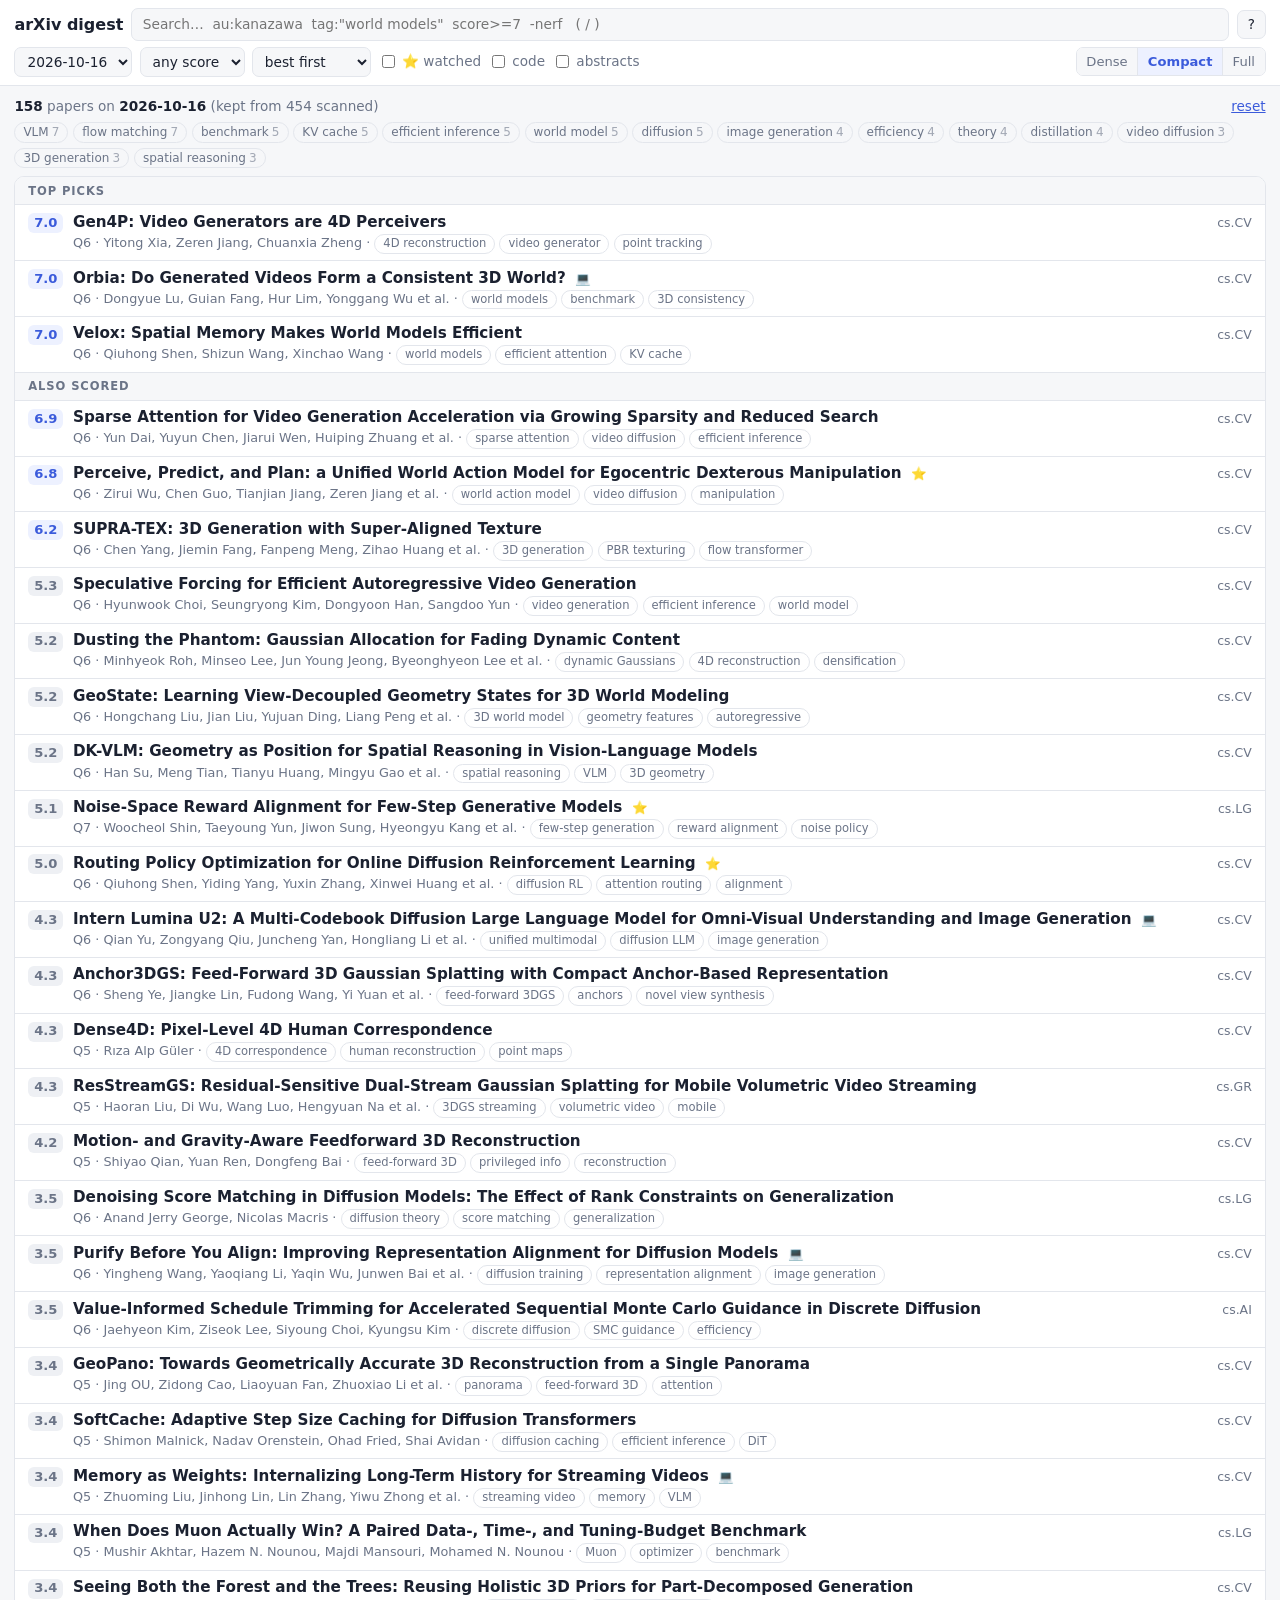
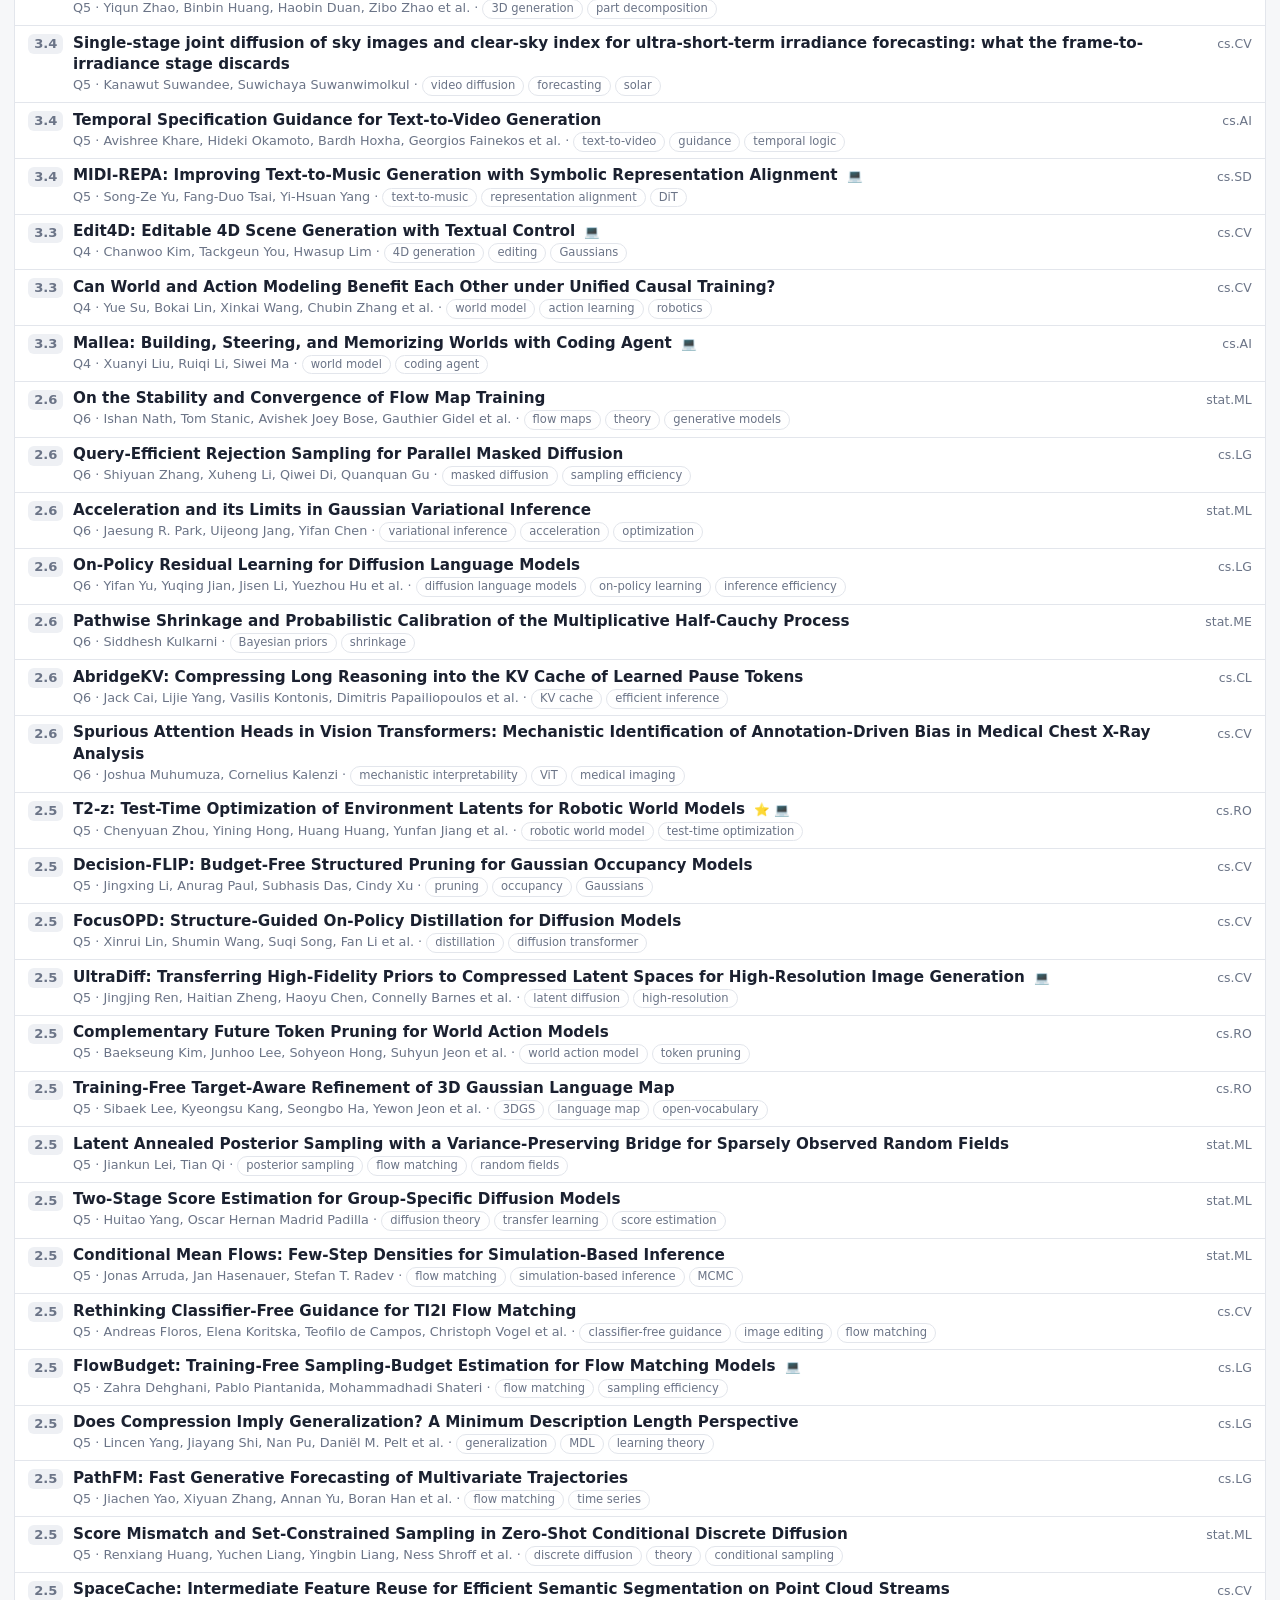
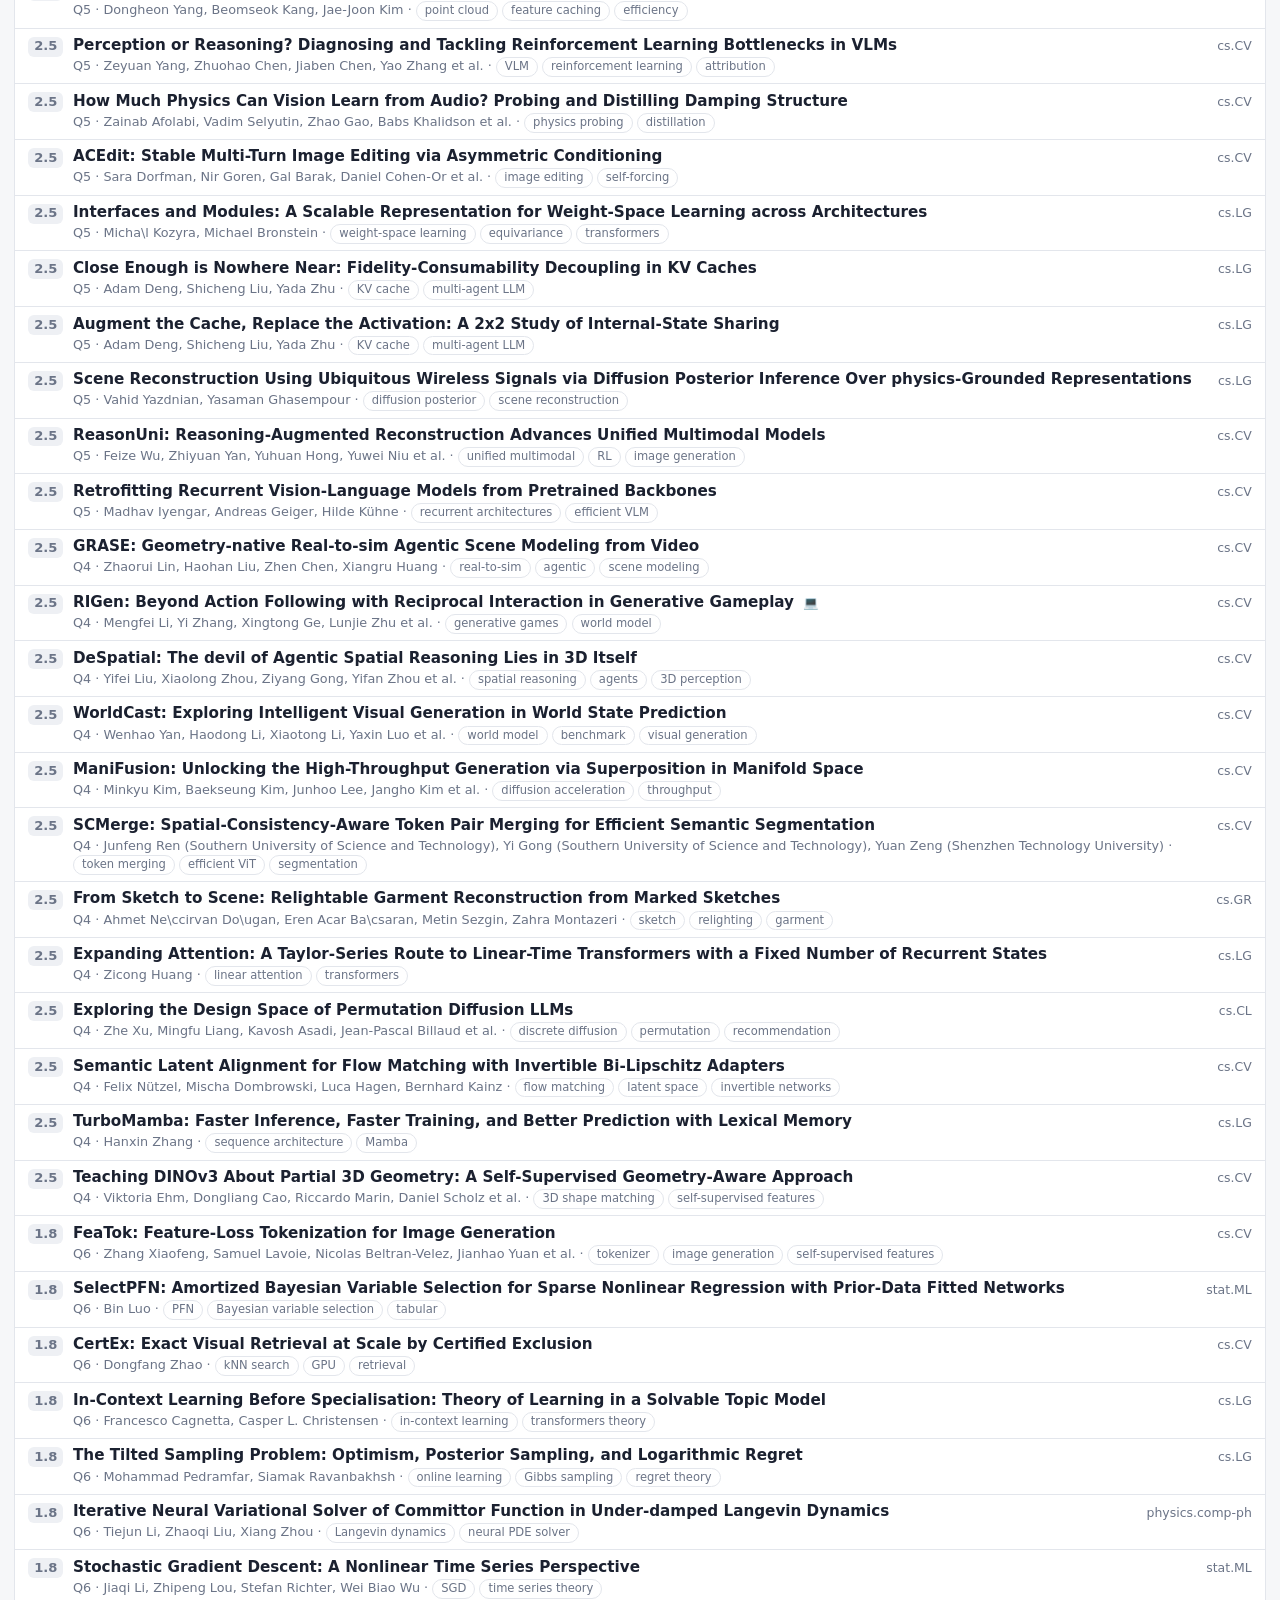
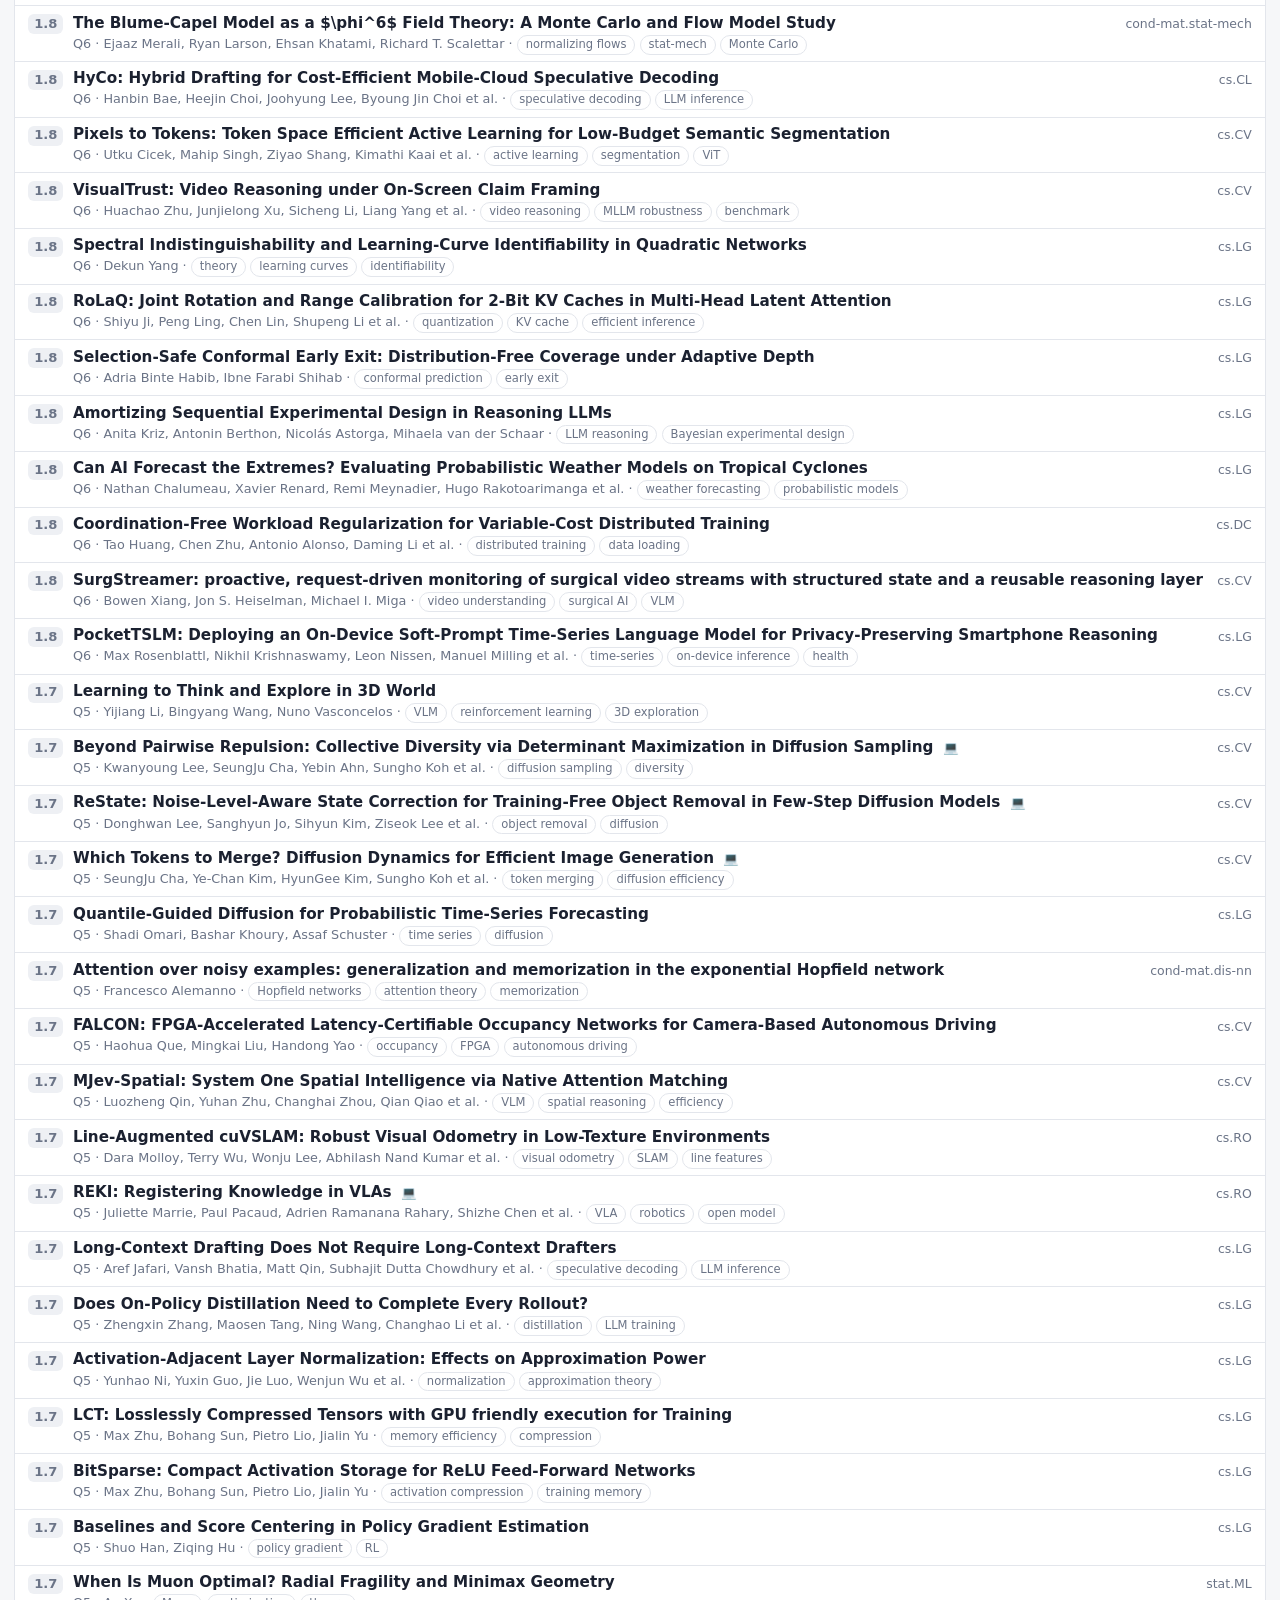
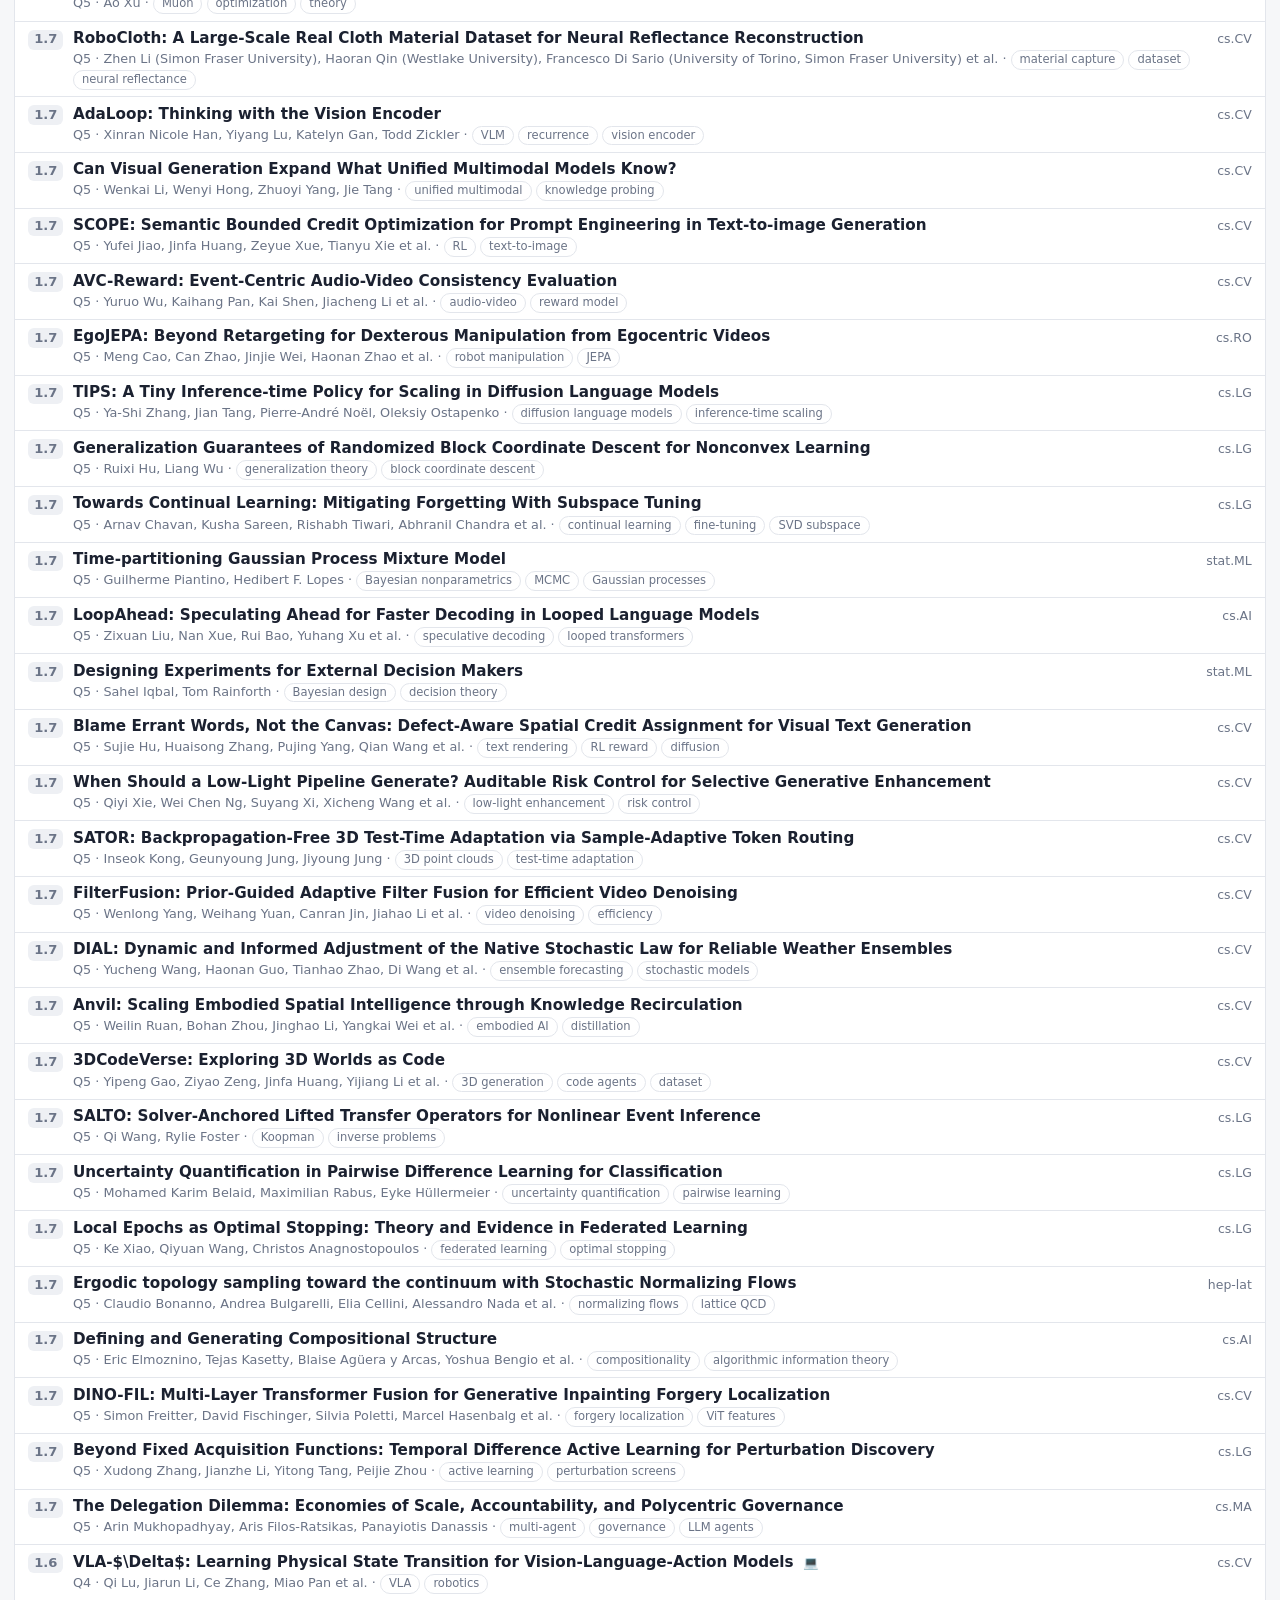
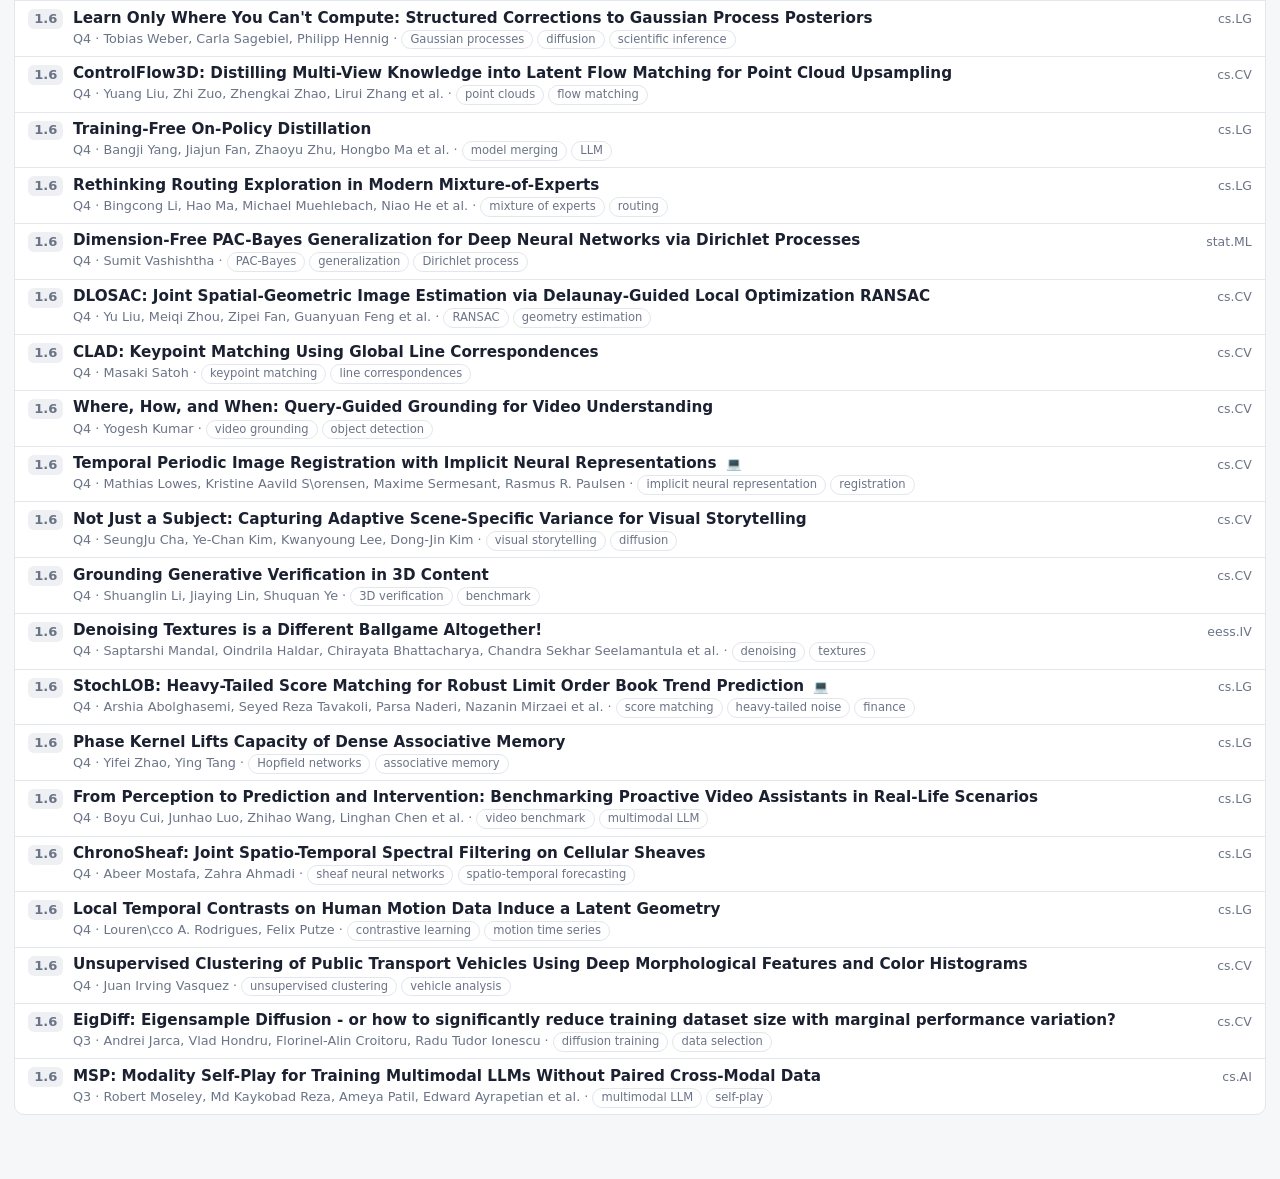
==== index.html @ 4e1064c8 "publish site" ====
<!doctype html>
<html lang="en">
<head>
<meta charset="utf-8">
<meta name="viewport" content="width=device-width, initial-scale=1">
<title>arXiv digest</title>
<link rel="icon" type="image/svg+xml" href="favicon.svg">
<link rel="stylesheet" href="style.css">
</head>
<body>
<header>
  <div class="bar">
    <a class="brand" href="#/">arXiv digest</a>
    <input id="q" type="search" placeholder="Search…  au:kanazawa  tag:&quot;world models&quot;  score>=7  -nerf   ( / )" autocomplete="off" spellcheck="false" aria-label="Search">
    <button id="help" class="btn" title="Search syntax and shortcuts">?</button>
  </div>
  <div class="tools">
    <select id="day" aria-label="Day"></select>
    <select id="min" aria-label="Minimum score"><option value="0">any score</option><option value="4">≥ 4</option><option value="5">≥ 5</option><option value="6">≥ 6</option><option value="7">≥ 7</option><option value="8">≥ 8</option><option value="9">≥ 9</option></select>
    <select id="sort" aria-label="Sort"><option value="score">best first</option><option value="new">newest first</option><option value="old">oldest first</option></select>
    <label class="chk"><input type="checkbox" id="w"> ⭐ watched</label>
    <label class="chk"><input type="checkbox" id="c"> code</label>
    <label class="chk" title="Also search TL;DRs and abstracts (loads day files)"><input type="checkbox" id="a"> abstracts</label>
    <span class="grow"></span>
    <button id="export" class="btn" hidden title="Download your ratings; then run: python run.py --import-ratings ratings.json"></button>
    <div class="seg" id="dens" role="group" aria-label="Density"><button data-v="dense" title="One line per paper">Dense</button><button data-v="compact" title="Two lines, click to expand">Compact</button><button data-v="full" title="Everything expanded">Full</button></div>
  </div>
</header>
<main>
  <div id="summary"></div>
  <div id="facets"></div>
  <div id="list"></div>
  <div id="sentinel"></div>
</main>
<dialog id="helpbox">
  <h2>Search</h2>
  <p>Words match title, tags, authors and arXiv id (all must match). Prefix <code>-</code> to exclude. Quote phrases.</p>
  <table>
    <tr><td><code>au:kanazawa</code></td><td>author contains</td></tr>
    <tr><td><code>tag:"world models"</code></td><td>topic tag contains</td></tr>
    <tr><td><code>cat:cs.CV</code></td><td>arXiv category</td></tr>
    <tr><td><code>score&gt;=7</code></td><td>score (&gt; &lt; &gt;= &lt;= =)</td></tr>
    <tr><td><code>date:2026-10</code></td><td>date prefix</td></tr>
    <tr><td><code>has:code</code> <code>is:watch</code> <code>is:top</code> <code>is:landmark</code></td><td>flags (top = score ≥ 7)</td></tr>
    <tr><td><code>quality&gt;=7</code> <code>impact&gt;=7</code></td><td>estimated quality / field-wide impact (0–10); 📌 = big or foundational paper</td></tr>
    <tr><td><code>rating&gt;=4</code> <code>is:rated</code> <code>is:unrated</code></td><td>your own ratings</td></tr>
    <tr><td><code>id:2610.2</code></td><td>arXiv id prefix</td></tr>
  </table>
  <h2>Keys</h2>
  <p><kbd>/</kbd> search · <kbd>j</kbd>/<kbd>k</kbd> next/previous · <kbd>Enter</kbd> or <kbd>x</kbd> expand · <kbd>o</kbd> open arXiv · <kbd>1</kbd>–<kbd>5</kbd> rate (<kbd>0</kbd> clears) · <kbd>e</kbd> expand all · <kbd>[</kbd>/<kbd>]</kbd> older/newer day</p>
  <form method="dialog"><button class="btn">Close</button></form>
</dialog>
<script src="app.js"></script>
</body>
</html>
---- style.css ----
:root{--bg:#f6f7f9;--surface:#fff;--fg:#1b2130;--mute:#6b7487;--line:#e3e6ec;--acc:#3b5bdb;--accbg:#edf1ff;--hi:#12805c;--hibg:#e3f6ee;--mid:#3b5bdb;--midbg:#edf1ff;--lo:#6b7487;--lobg:#eef0f4;--star:#b7791f;--starbg:#fff4de;--hl:#fff3a3;--row:#fff;--hover:#f1f4ff}
@media (prefers-color-scheme:dark){:root{--bg:#0f121a;--surface:#171b26;--fg:#e8ebf2;--mute:#9099ad;--line:#2a3040;--acc:#8ea8ff;--accbg:#222a45;--hi:#4cc994;--hibg:#16342a;--mid:#8ea8ff;--midbg:#222a45;--lo:#9099ad;--lobg:#232838;--star:#f0b95a;--starbg:#3a2f18;--hl:#5a4d10;--row:#171b26;--hover:#1e2433}}
*{box-sizing:border-box}
html{color-scheme:light dark}
body{margin:0;background:var(--bg);color:var(--fg);font:14px/1.4 system-ui,-apple-system,"Segoe UI",sans-serif;-webkit-font-smoothing:antialiased}
a{color:var(--acc)}
[hidden]{display:none!important}
header{position:sticky;top:0;z-index:5;background:var(--surface);border-bottom:1px solid var(--line)}
.bar,.tools,main{max-width:80rem;margin:0 auto;padding-left:.9rem;padding-right:.9rem}
.bar{display:flex;gap:.5rem;align-items:center;padding-top:.5rem;padding-bottom:.35rem}
.brand{font-weight:750;font-size:1rem;color:var(--fg);text-decoration:none;white-space:nowrap}
.tools{display:flex;gap:.45rem;align-items:center;padding-bottom:.5rem;overflow-x:auto;white-space:nowrap;scrollbar-width:none}
.grow{flex:1}
input[type=search],select{font:inherit;font-size:.86rem;color:var(--fg);background:var(--bg);border:1px solid var(--line);border-radius:7px;padding:.3rem .5rem}
input[type=search]{flex:1;min-width:0;padding:.38rem .65rem}
input:focus,select:focus,button:focus-visible{outline:2px solid var(--acc);outline-offset:-1px}
.btn{font:inherit;font-size:.85rem;padding:.25rem .6rem;border:1px solid var(--line);border-radius:7px;background:var(--bg);color:var(--fg);cursor:pointer;text-decoration:none}
.btn:hover{border-color:var(--acc);color:var(--acc)}
.chk{display:inline-flex;gap:.25rem;align-items:center;font-size:.85rem;color:var(--mute);cursor:pointer;user-select:none}
.seg{display:inline-flex;border:1px solid var(--line);border-radius:7px;overflow:hidden}
.seg button{font:inherit;font-size:.82rem;border:0;background:var(--bg);color:var(--mute);padding:.28rem .6rem;cursor:pointer}
.seg button+button{border-left:1px solid var(--line)}
.seg button.on{background:var(--accbg);color:var(--acc);font-weight:600}
main{padding-top:.5rem;padding-bottom:4rem}
#summary{display:flex;justify-content:space-between;gap:1rem;color:var(--mute);font-size:.85rem;padding:.2rem 0}
#summary b{color:var(--fg)}
#facets{display:flex;flex-wrap:wrap;gap:.3rem;padding:.2rem 0 .5rem}
.tag{font:inherit;font-size:.75rem;display:inline-block;border:1px solid var(--line);border-radius:999px;padding:0 .5rem;color:var(--mute);background:none;cursor:pointer;line-height:1.55}
.tag:hover{color:var(--acc);border-color:var(--acc)}
.tag i{font-style:normal;opacity:.6;margin-left:.2rem}
.sect{margin:.9rem 0 .25rem;font-size:.72rem;font-weight:700;letter-spacing:.08em;text-transform:uppercase;color:var(--mute)}
#list{border:1px solid var(--line);border-radius:10px;overflow:hidden;background:var(--row)}
#list .sect{margin:0;padding:.35rem .8rem;background:var(--bg);border-bottom:1px solid var(--line)}
.r{display:grid;grid-template-columns:2.2rem 1fr auto;gap:.6rem;padding:.4rem .8rem;border-bottom:1px solid var(--line);cursor:pointer;align-items:start;scroll-margin-top:7.5rem}
.r:last-child{border-bottom:0}
.r:hover{background:var(--hover)}
.r.cur{background:var(--hover);box-shadow:inset 3px 0 0 var(--acc)}
.sc{text-align:center;border-radius:6px;padding:.05rem 0;font-weight:700;font-size:.82rem;font-variant-numeric:tabular-nums;color:var(--lo);background:var(--lobg);margin-top:.1rem}
.sc.mid{color:var(--mid);background:var(--midbg)}.sc.hi{color:var(--hi);background:var(--hibg)}
.t{font-weight:600;font-size:.95rem;color:var(--fg);text-decoration:none}
.t:hover{color:var(--acc);text-decoration:underline}
mark{background:var(--hl);color:inherit;border-radius:2px}
.ic{margin-left:.3rem;font-size:.78rem}
.ic a{text-decoration:none}
.sub{color:var(--mute);font-size:.8rem;margin-top:.05rem}
.sub .tag{cursor:pointer;font-size:.72rem}
.side{color:var(--mute);font-size:.78rem;text-align:right;white-space:nowrap;padding-top:.15rem}
.fa{display:none}
.det{display:none;margin:.4rem 0 .2rem;max-width:62rem}
.r.open .det{display:block}
.det p{margin:.3rem 0}
.det .why{padding:.3rem .6rem;border-left:3px solid var(--acc);background:var(--accbg);border-radius:0 6px 6px 0}
.det .why b{color:var(--acc);font-size:.7rem;letter-spacing:.06em;text-transform:uppercase;margin-right:.3rem}
.det .abs{color:var(--mute);font-size:.84rem}
.det .au{color:var(--mute);font-size:.8rem}
.badge{display:inline-block;border-radius:999px;padding:0 .55rem;font-size:.75rem;background:var(--starbg);color:var(--star);margin-right:.3rem;text-decoration:none}
.badge.code{background:var(--lobg);color:var(--fg)}
/* density */
body.dens-dense .r{padding:.18rem .8rem;align-items:center}
body.dens-dense .sub{display:none}
body.dens-dense .r.open .sub{display:block}
body.dens-dense .t{font-size:.9rem;font-weight:500;display:inline-block;max-width:100%;overflow:hidden;text-overflow:ellipsis;white-space:nowrap;vertical-align:bottom}
body.dens-dense .r:not(.open) .main{min-width:0;overflow:hidden;white-space:nowrap;text-overflow:ellipsis}
body.dens-dense .r:not(.open) .t{max-width:calc(100% - 4rem)}
body.dens-dense .fa{display:inline;color:var(--mute);font-size:.78rem;margin-left:.5rem}
body.dens-dense .sc{font-size:.76rem;margin-top:0}
body.dens-full .det{display:block}
.empty{padding:3rem 1rem;text-align:center;color:var(--mute)}
dialog{border:1px solid var(--line);border-radius:12px;background:var(--surface);color:var(--fg);max-width:34rem}
dialog::backdrop{background:rgba(0,0,0,.4)}
dialog h2{font-size:1rem;margin:.2rem 0}dialog table td{padding:.15rem .8rem .15rem 0;font-size:.85rem}
code,kbd{background:var(--lobg);border-radius:4px;padding:0 .3rem;font-size:.82rem}
@media (max-width:640px){.side{display:none}.r{grid-template-columns:2rem 1fr}#help{display:none}.brand{display:none}}
.rb{color:var(--star);font-weight:700;font-size:.78rem;margin-left:.35rem}
.qn{color:var(--mute);font-size:.8rem}
.stars{margin-top:.3rem;color:var(--mute);font-size:.8rem}
.star{border:0;background:none;font-size:1.15rem;line-height:1;cursor:pointer;color:var(--line);padding:0 .08rem}
.star.on{color:var(--star)}.star:hover{color:var(--star)}
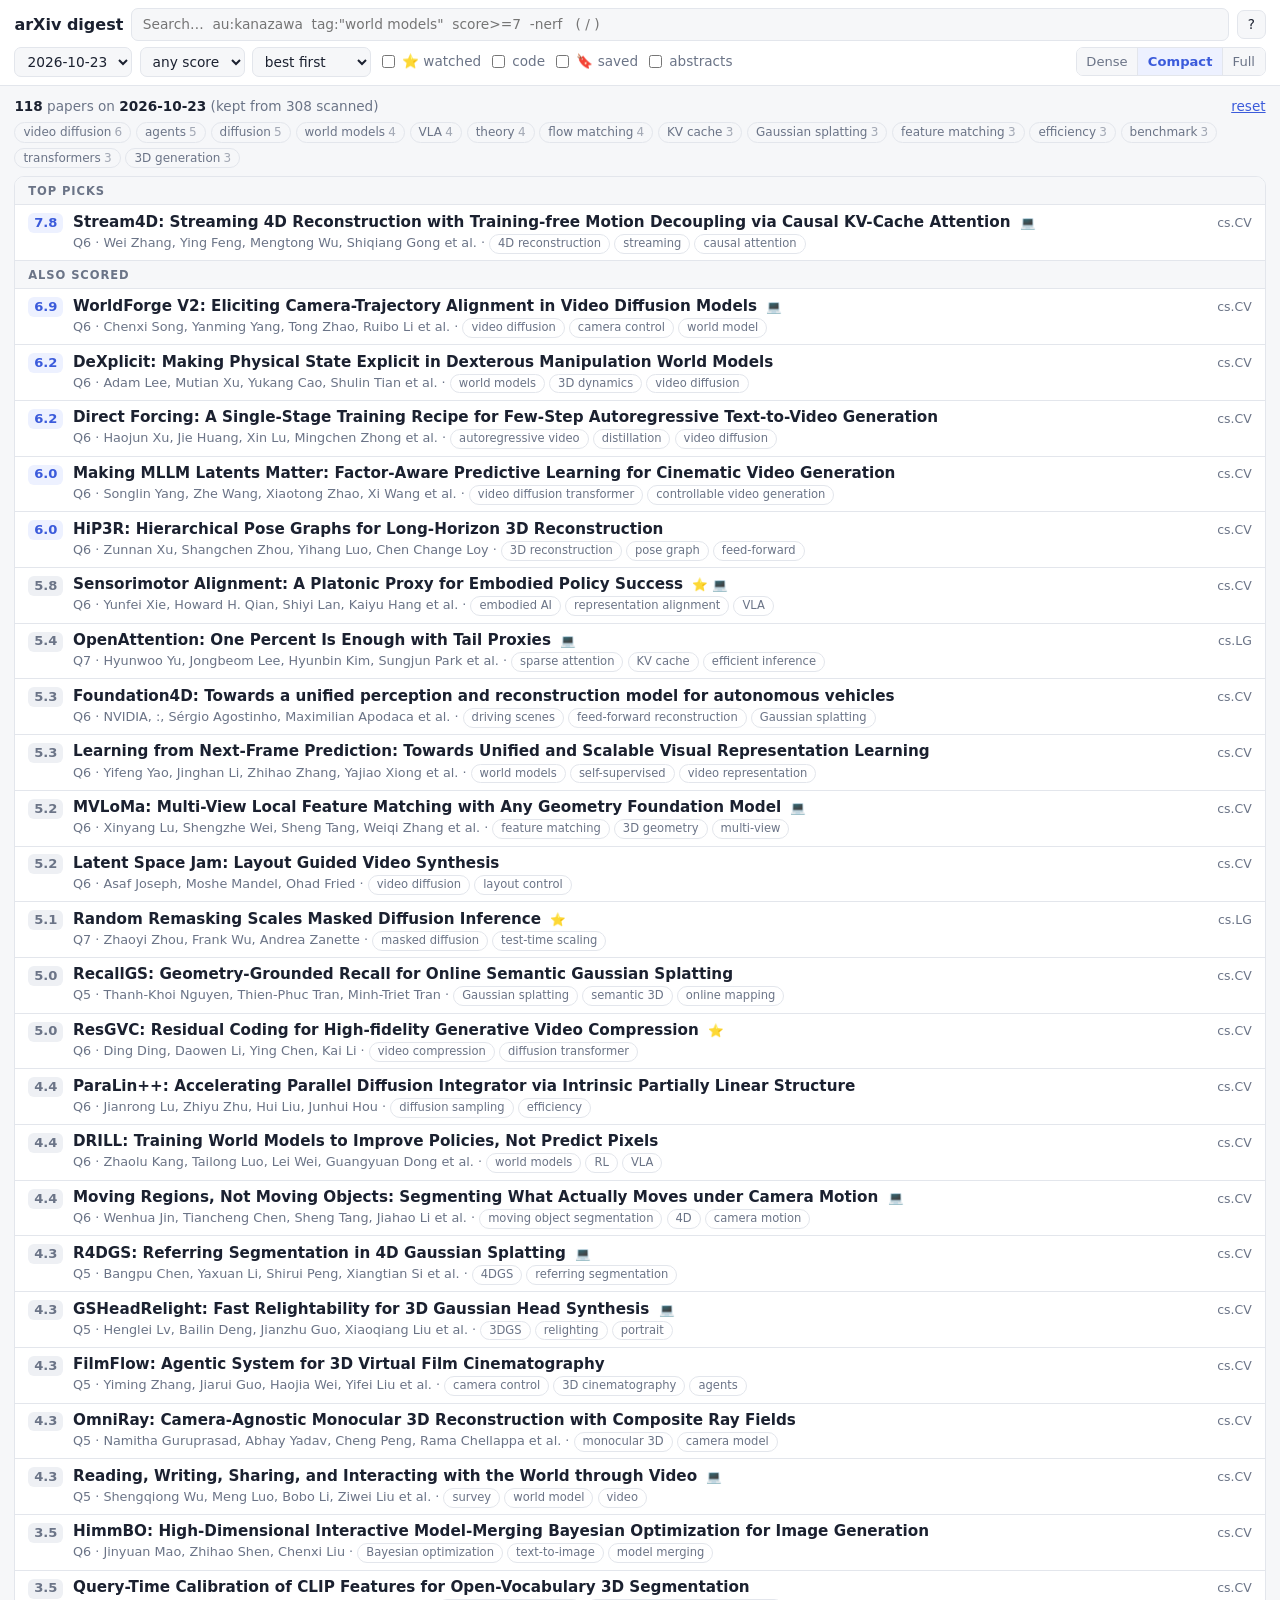
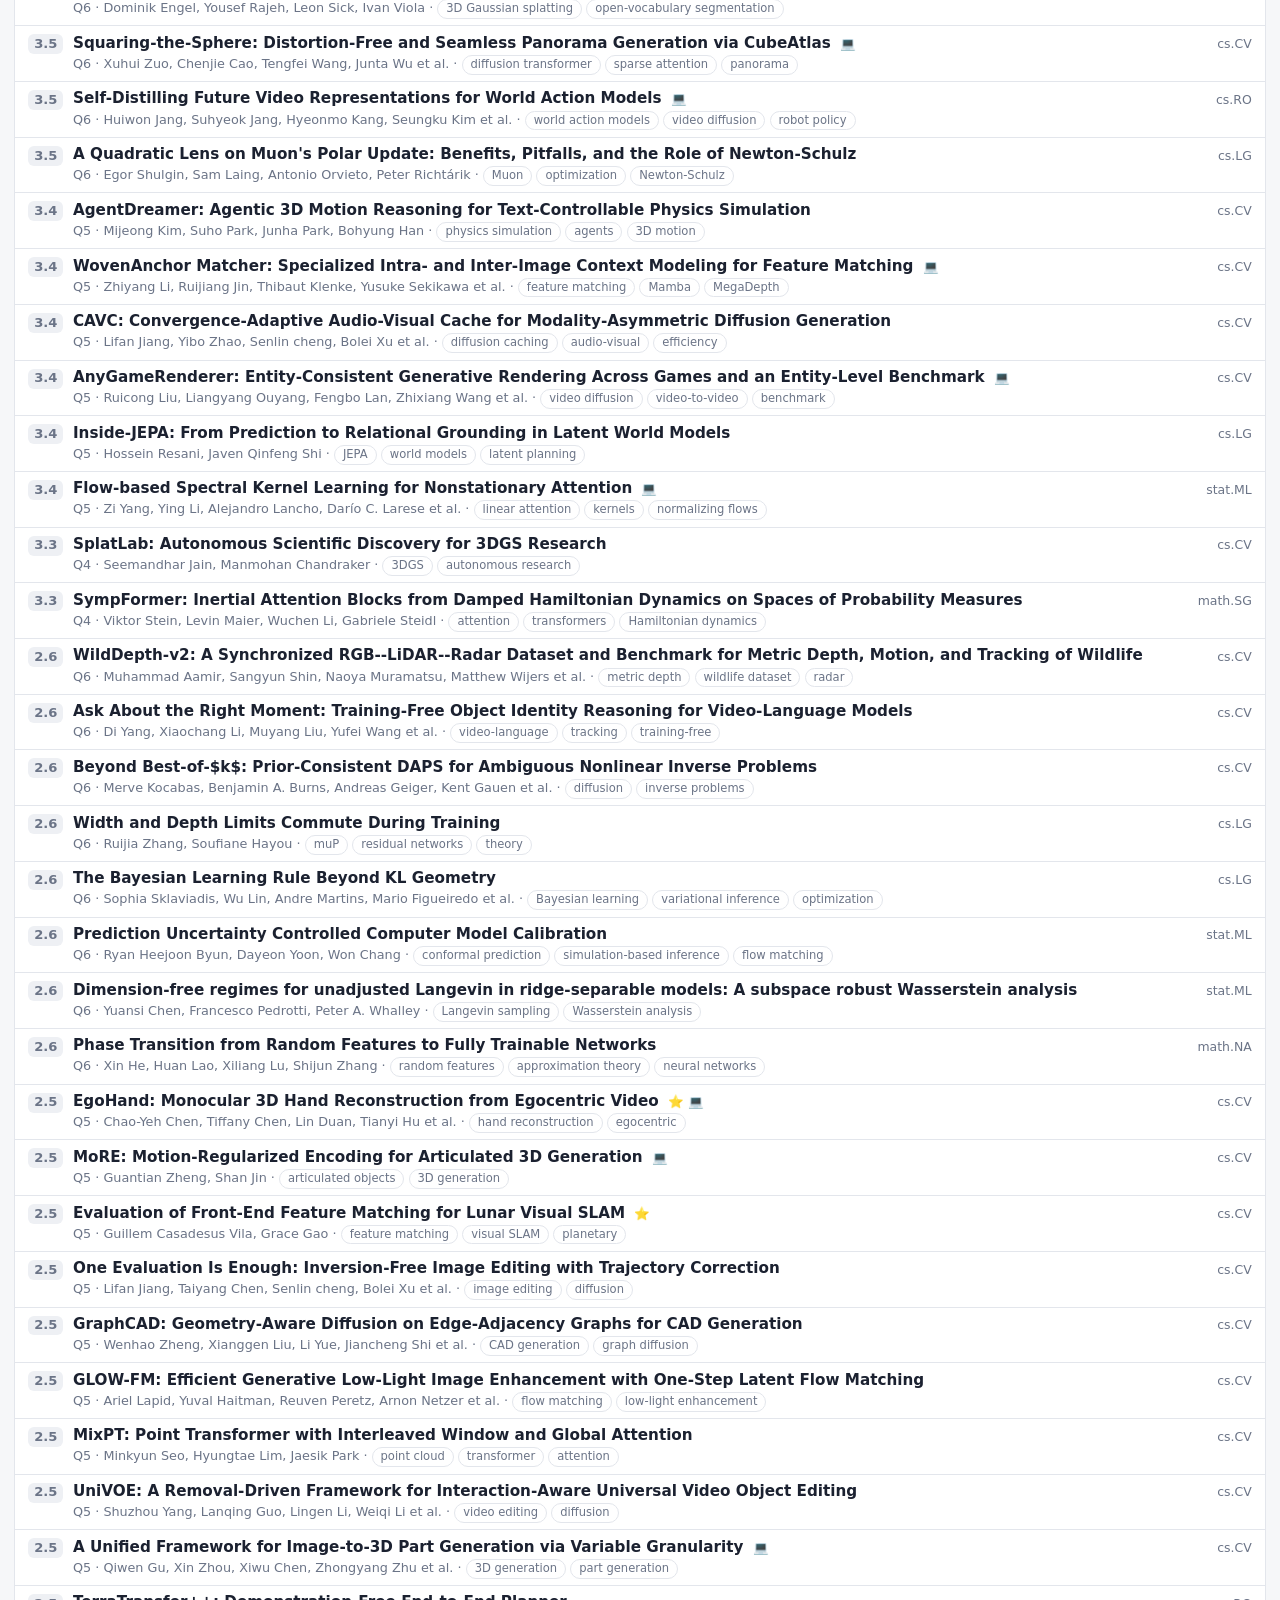
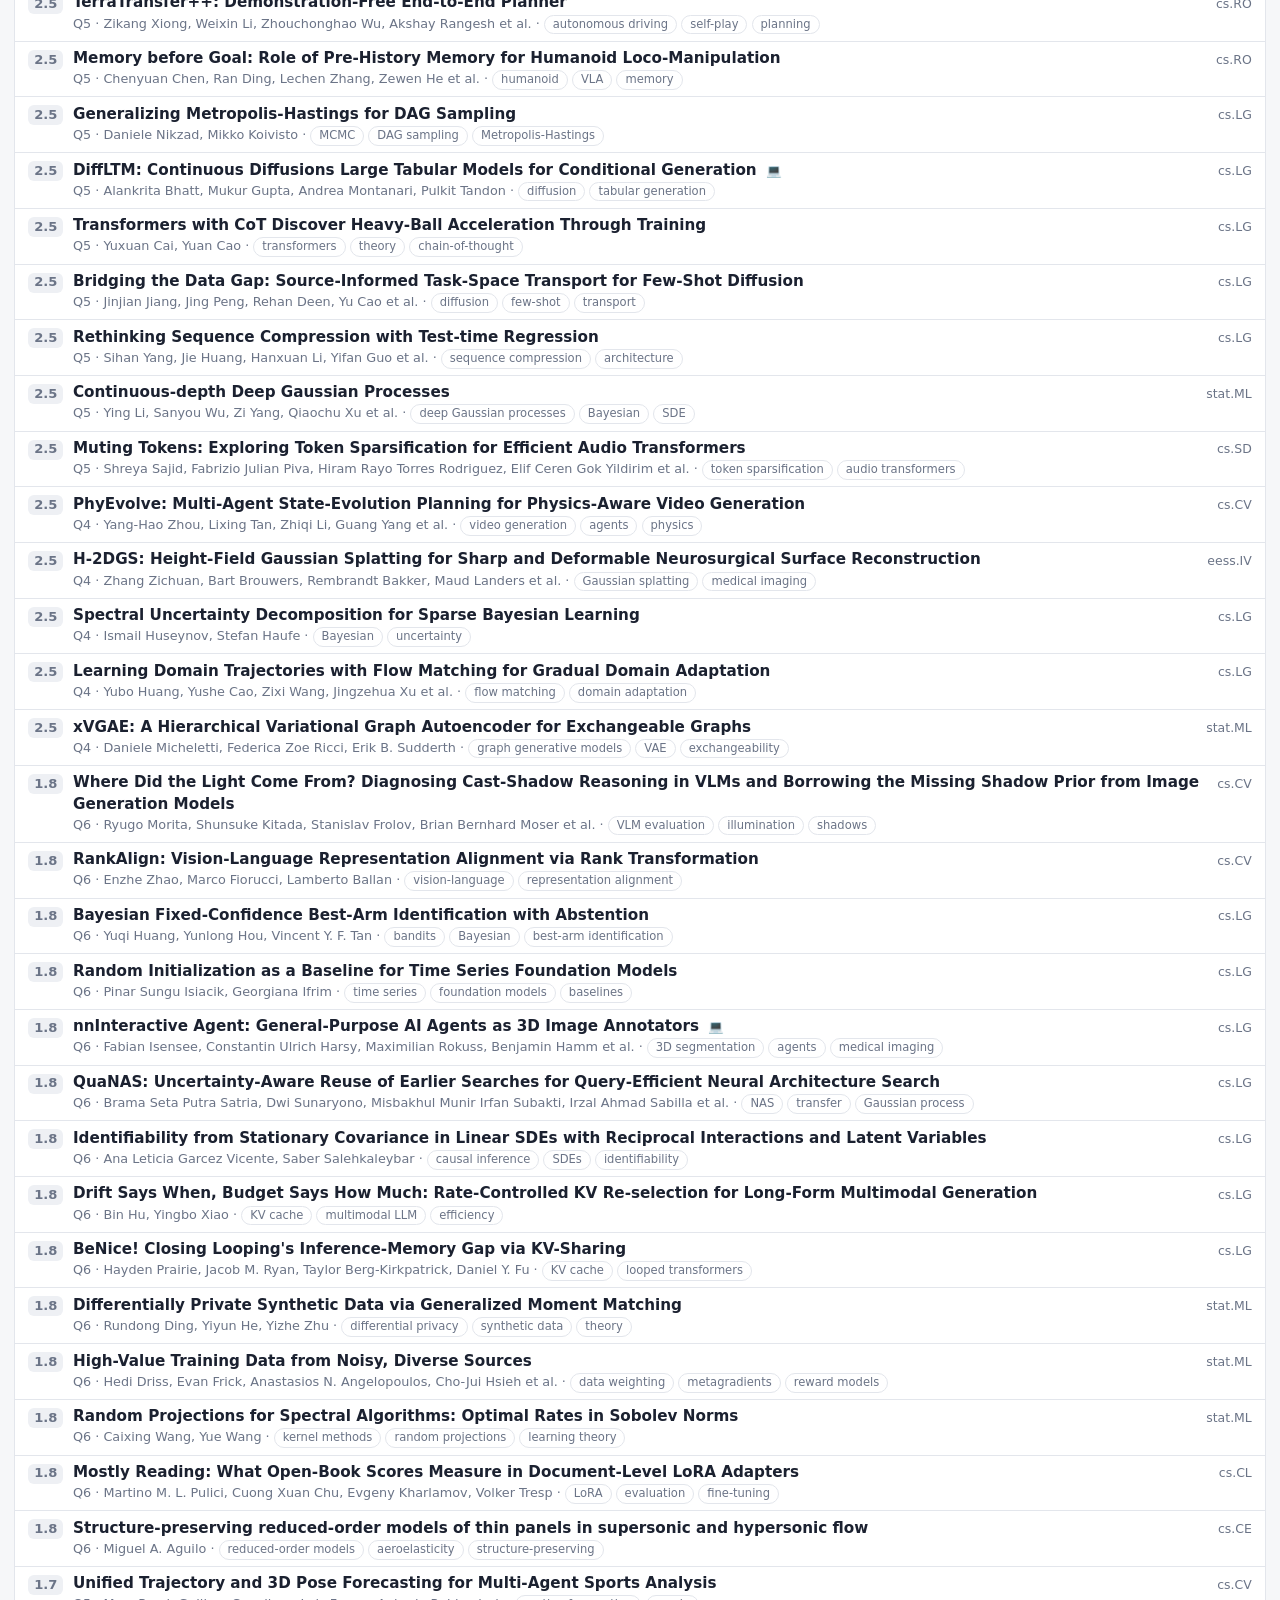
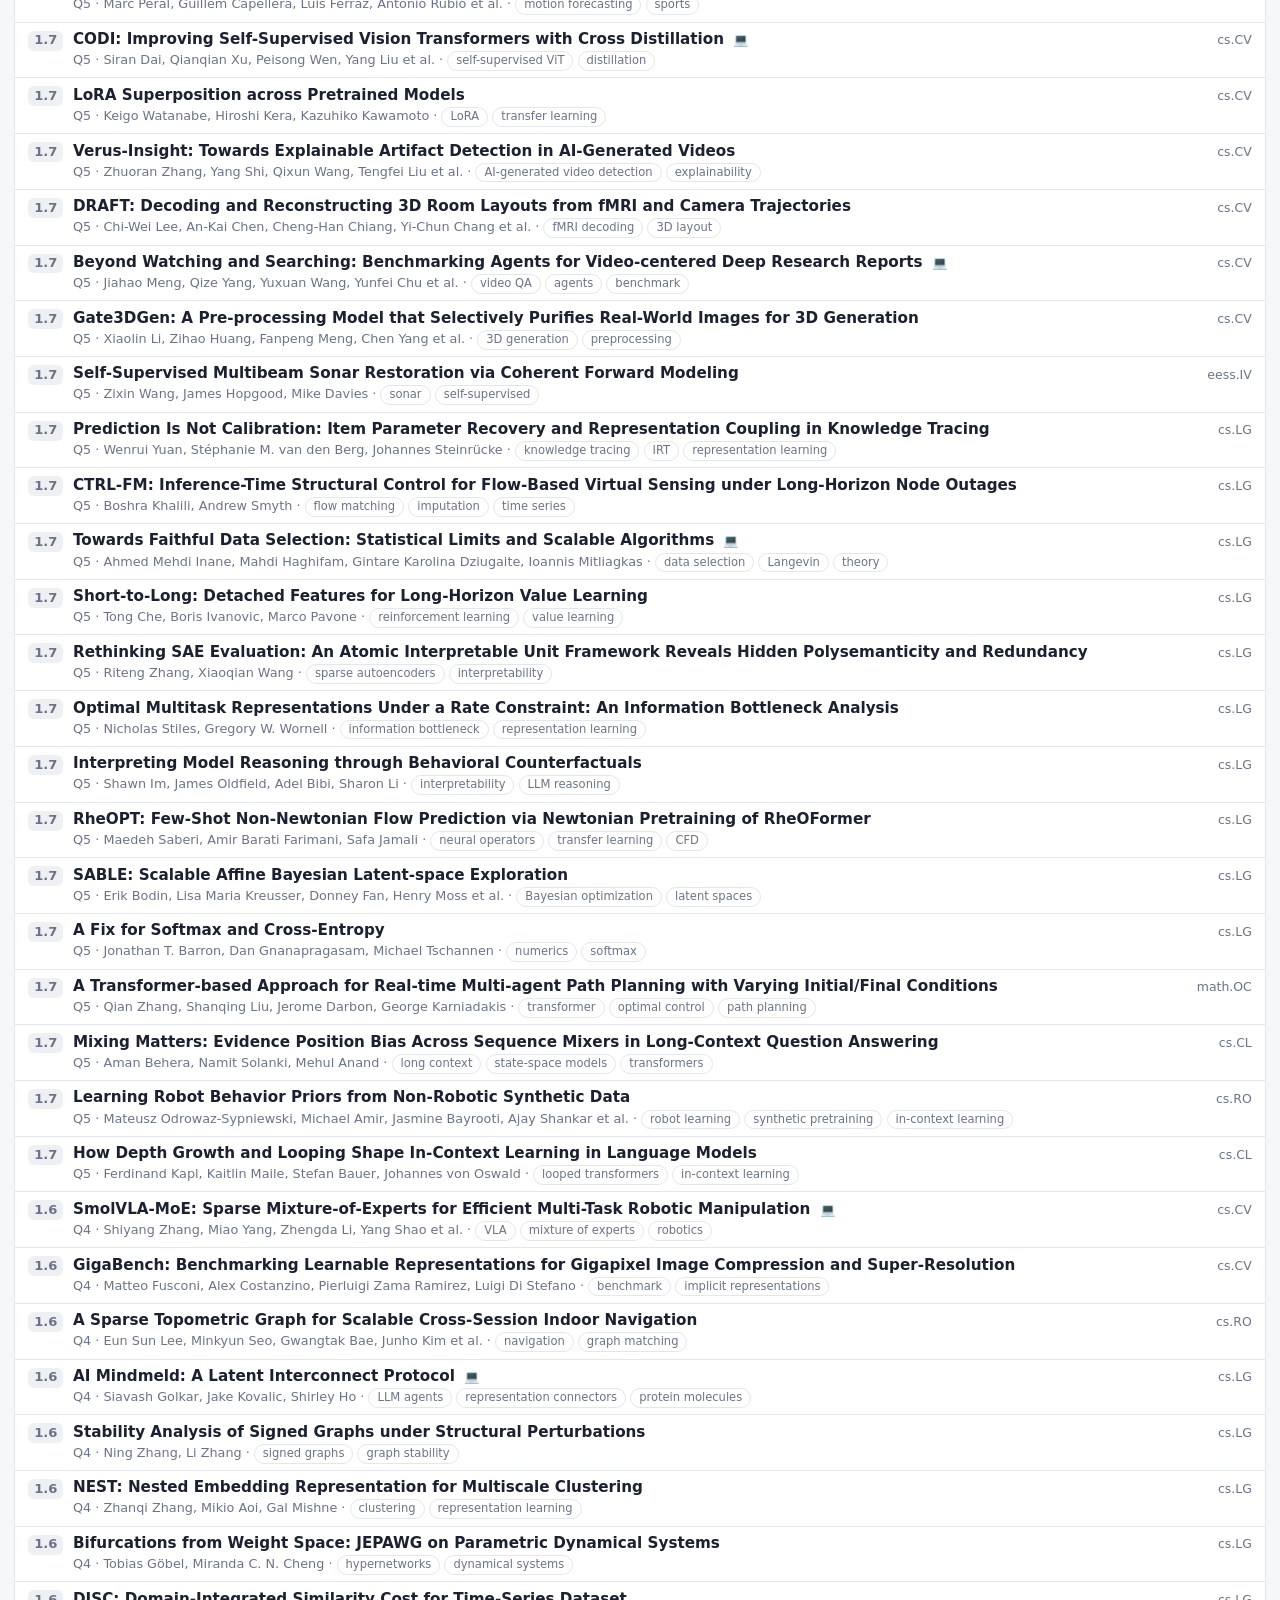
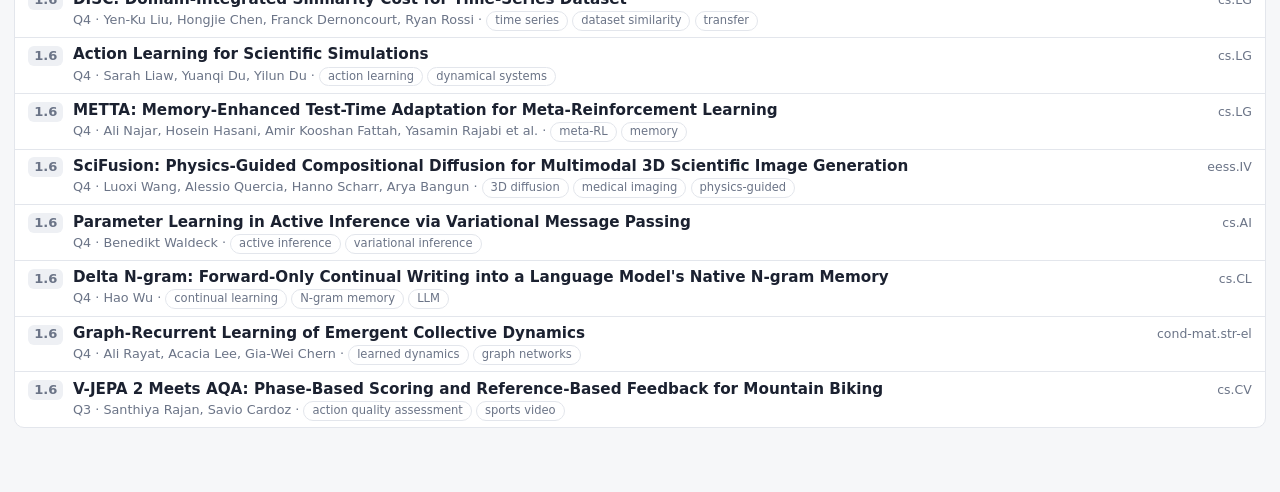
==== commit 235ddbc8: "publish site" ====
--- a/index.html
+++ b/index.html
@@ -20,9 +20,9 @@
     <select id="sort" aria-label="Sort"><option value="score">best first</option><option value="new">newest first</option><option value="old">oldest first</option></select>
     <label class="chk"><input type="checkbox" id="w"> ⭐ watched</label>
     <label class="chk"><input type="checkbox" id="c"> code</label>
+    <label class="chk" title="Bookmarked papers only"><input type="checkbox" id="s"> 🔖 saved</label>
     <label class="chk" title="Also search TL;DRs and abstracts (loads day files)"><input type="checkbox" id="a"> abstracts</label>
     <span class="grow"></span>
-    <button id="export" class="btn" hidden title="Download your ratings; then run: python run.py --import-ratings ratings.json"></button>
     <div class="seg" id="dens" role="group" aria-label="Density"><button data-v="dense" title="One line per paper">Dense</button><button data-v="compact" title="Two lines, click to expand">Compact</button><button data-v="full" title="Everything expanded">Full</button></div>
   </div>
 </header>
@@ -43,11 +43,11 @@
     <tr><td><code>date:2026-10</code></td><td>date prefix</td></tr>
     <tr><td><code>has:code</code> <code>is:watch</code> <code>is:top</code> <code>is:landmark</code></td><td>flags (top = score ≥ 7)</td></tr>
     <tr><td><code>quality&gt;=7</code> <code>impact&gt;=7</code></td><td>estimated quality / field-wide impact (0–10); 📌 = big or foundational paper</td></tr>
-    <tr><td><code>rating&gt;=4</code> <code>is:rated</code> <code>is:unrated</code></td><td>your own ratings</td></tr>
+    <tr><td><code>rating&gt;=4</code> <code>is:liked</code> <code>is:saved</code> <code>is:rated</code> <code>is:unrated</code></td><td>your own ratings</td></tr>
     <tr><td><code>id:2610.2</code></td><td>arXiv id prefix</td></tr>
   </table>
   <h2>Keys</h2>
-  <p><kbd>/</kbd> search · <kbd>j</kbd>/<kbd>k</kbd> next/previous · <kbd>Enter</kbd> or <kbd>x</kbd> expand · <kbd>o</kbd> open arXiv · <kbd>1</kbd>–<kbd>5</kbd> rate (<kbd>0</kbd> clears) · <kbd>e</kbd> expand all · <kbd>[</kbd>/<kbd>]</kbd> older/newer day</p>
+  <p><kbd>/</kbd> search · <kbd>j</kbd>/<kbd>k</kbd> next/previous · <kbd>Enter</kbd> or <kbd>x</kbd> expand · <kbd>o</kbd> open arXiv · <kbd>1</kbd>–<kbd>5</kbd> rate (<kbd>0</kbd> clears) · <kbd>l</kbd> like · <kbd>b</kbd> bookmark · <kbd>e</kbd> expand all · <kbd>[</kbd>/<kbd>]</kbd> older/newer day</p>
   <form method="dialog"><button class="btn">Close</button></form>
 </dialog>
 <script src="app.js"></script>
--- a/style.css
+++ b/style.css
@@ -76,3 +76,11 @@
 .stars{margin-top:.3rem;color:var(--mute);font-size:.8rem}
 .star{border:0;background:none;font-size:1.15rem;line-height:1;cursor:pointer;color:var(--line);padding:0 .08rem}
 .star.on{color:var(--star)}.star:hover{color:var(--star)}
+.bm,.lk{border:1px solid var(--line);background:var(--surface);color:var(--mute);cursor:pointer;font-size:.8rem;line-height:1;border-radius:6px;padding:.12rem .3rem;margin-left:.25rem}
+.bm:hover,.lk:hover{border-color:var(--acc);color:var(--acc)}
+.bm.on{background:var(--starbg);border-color:var(--star)}.bm:not(.on){filter:grayscale(1);opacity:.7}
+.lk.on{background:#fde8ec;border-color:#e0526d;color:#d6336c}
+@media (prefers-color-scheme:dark){.lk.on{background:#4a1d2b;border-color:#e0526d;color:#ff7a9c}}
+
+.ro .bm:not(.on),.ro .lk:not(.on){display:none}.ro .bm,.ro .lk{pointer-events:none}
+.sim ul{margin:.2rem 0 0 1.1rem;padding:0}.sim li{margin:.1rem 0}.simbtn{border:1px solid var(--line);background:var(--surface);color:var(--mute);border-radius:6px;font-size:.75rem;padding:.1rem .45rem;cursor:pointer}.mute{color:var(--mute)}
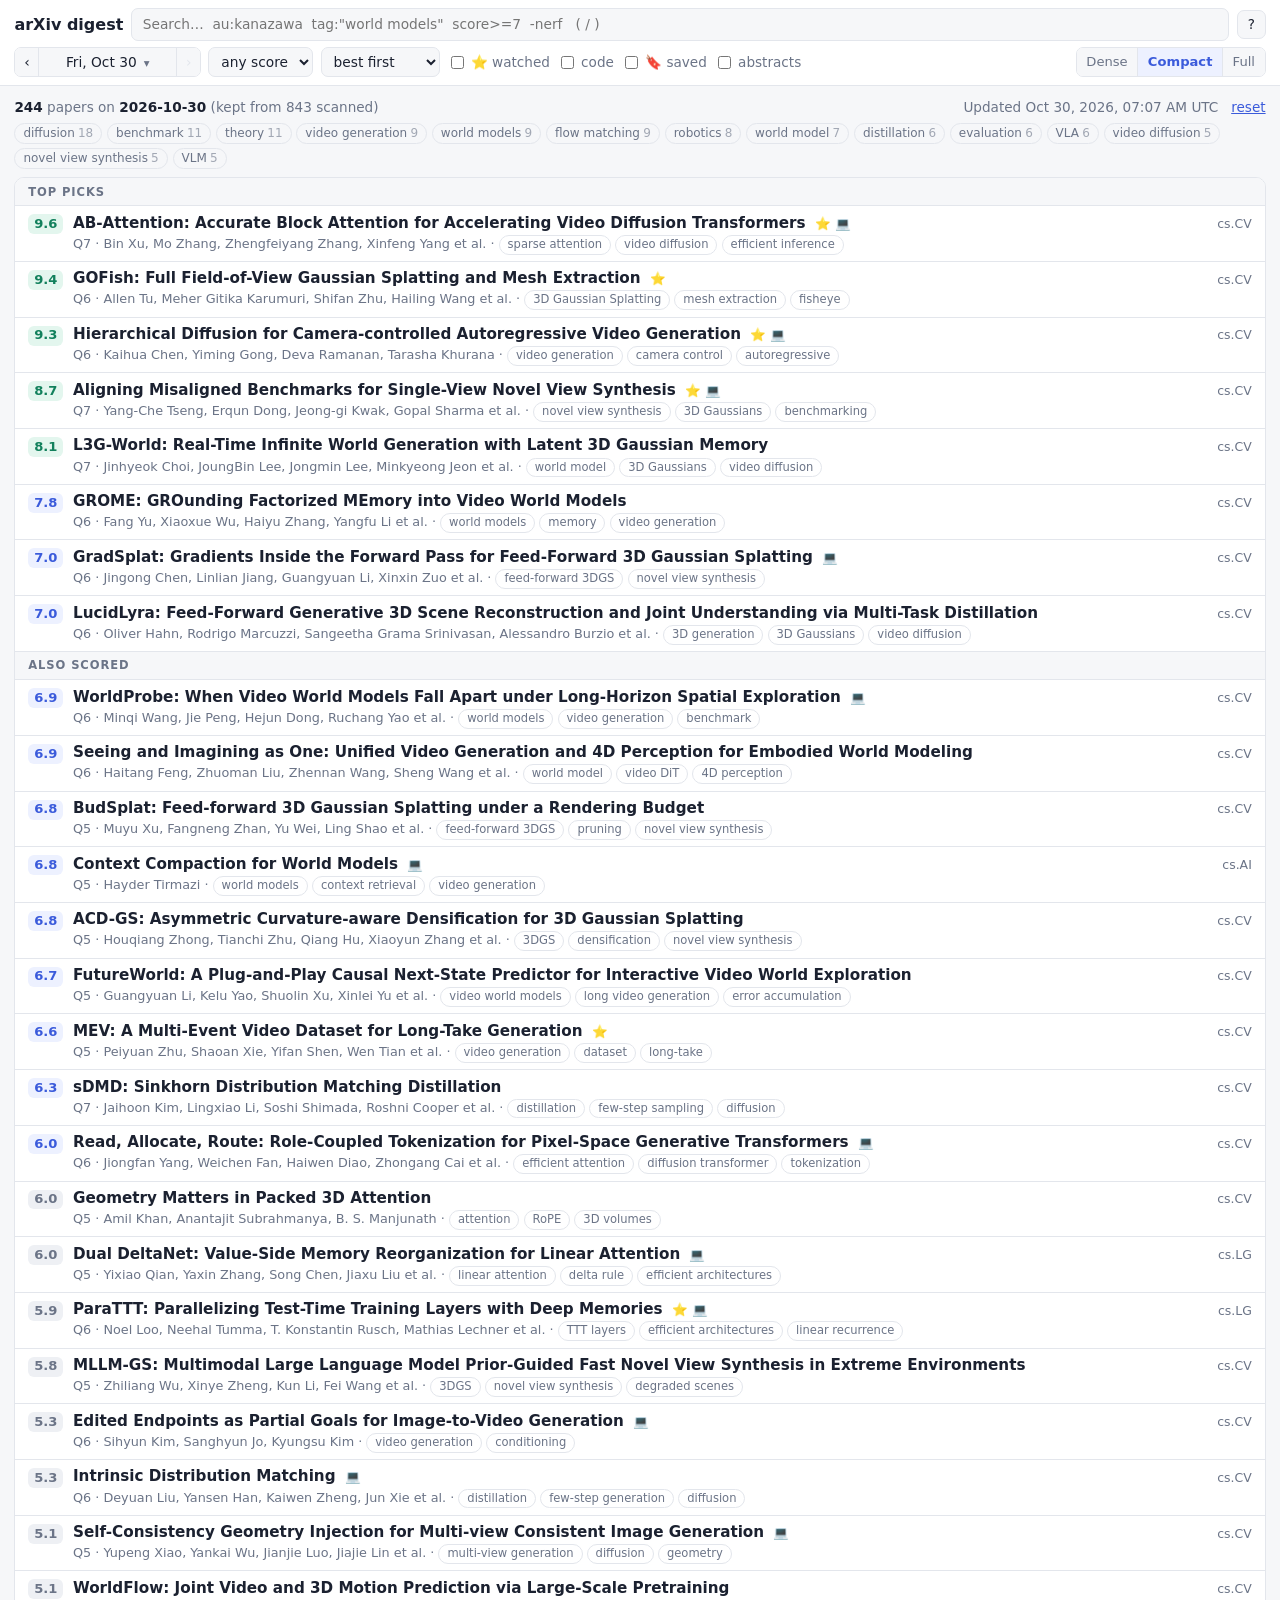
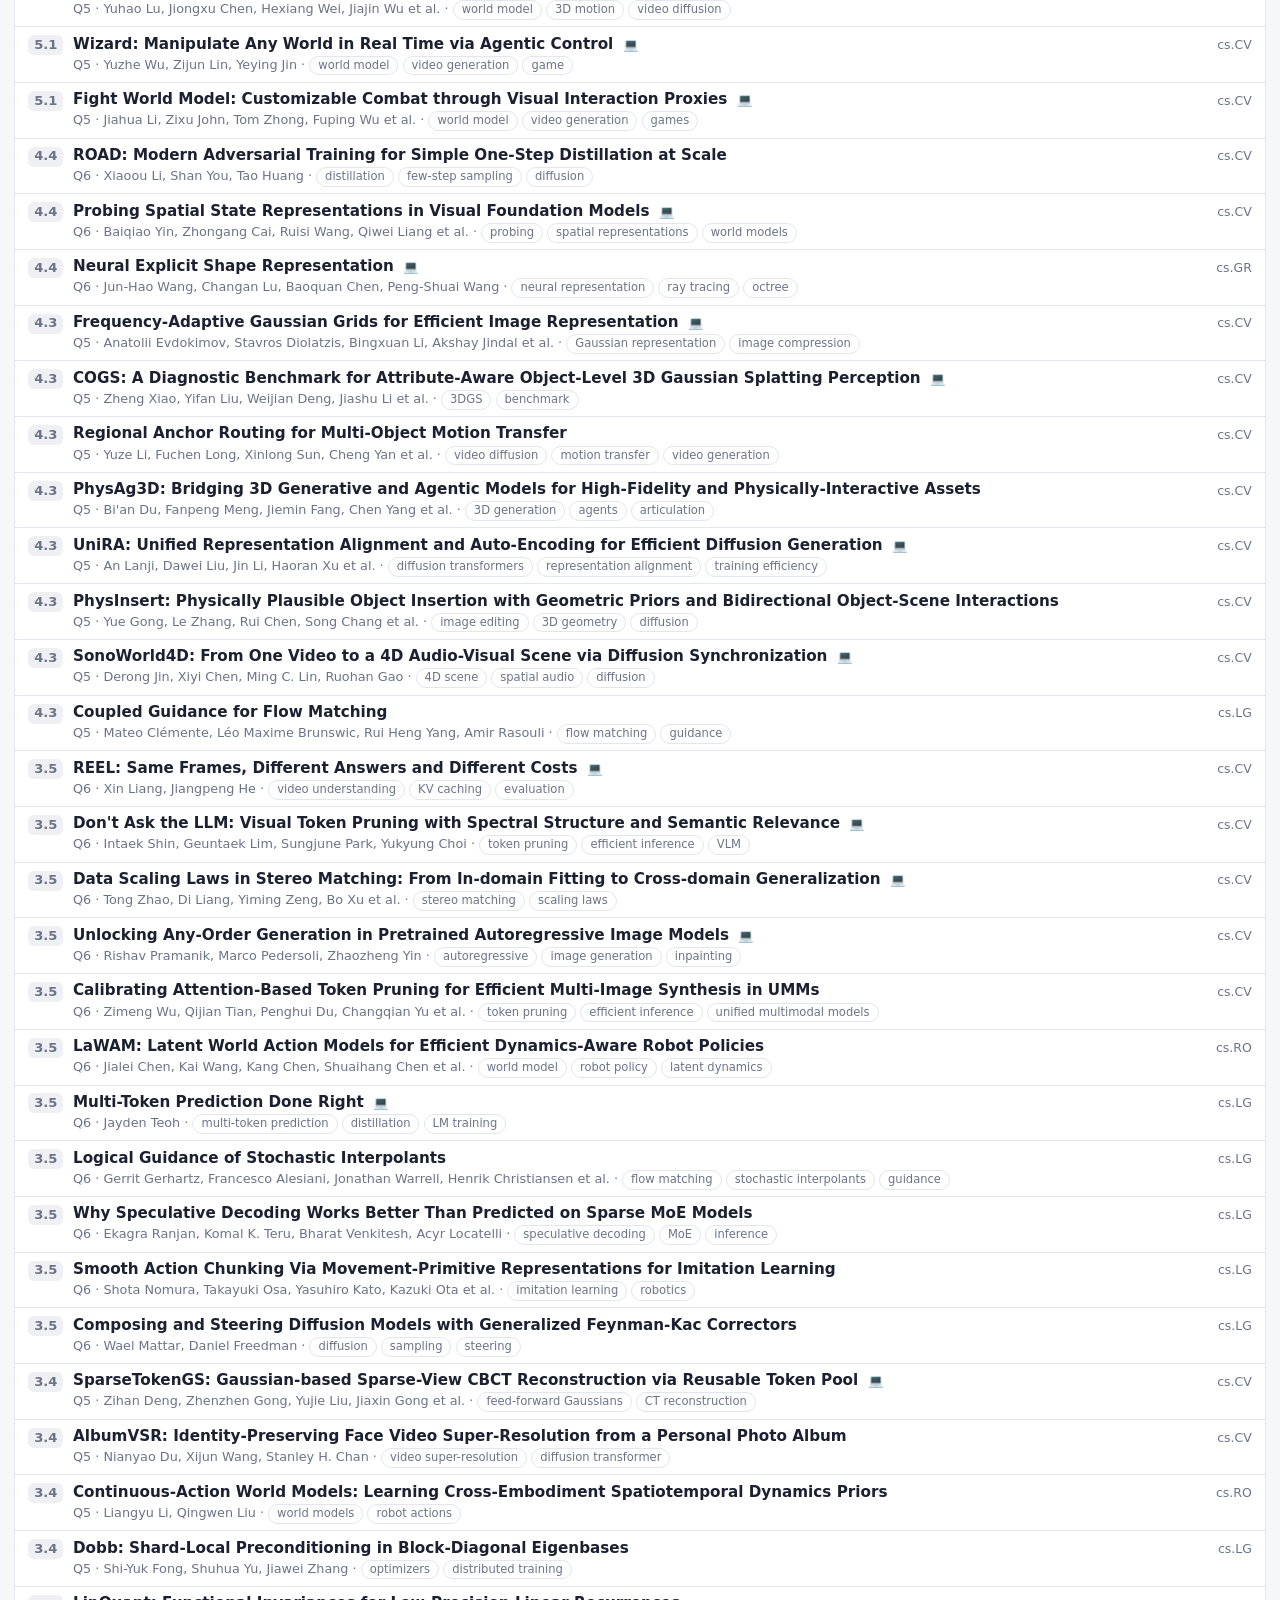
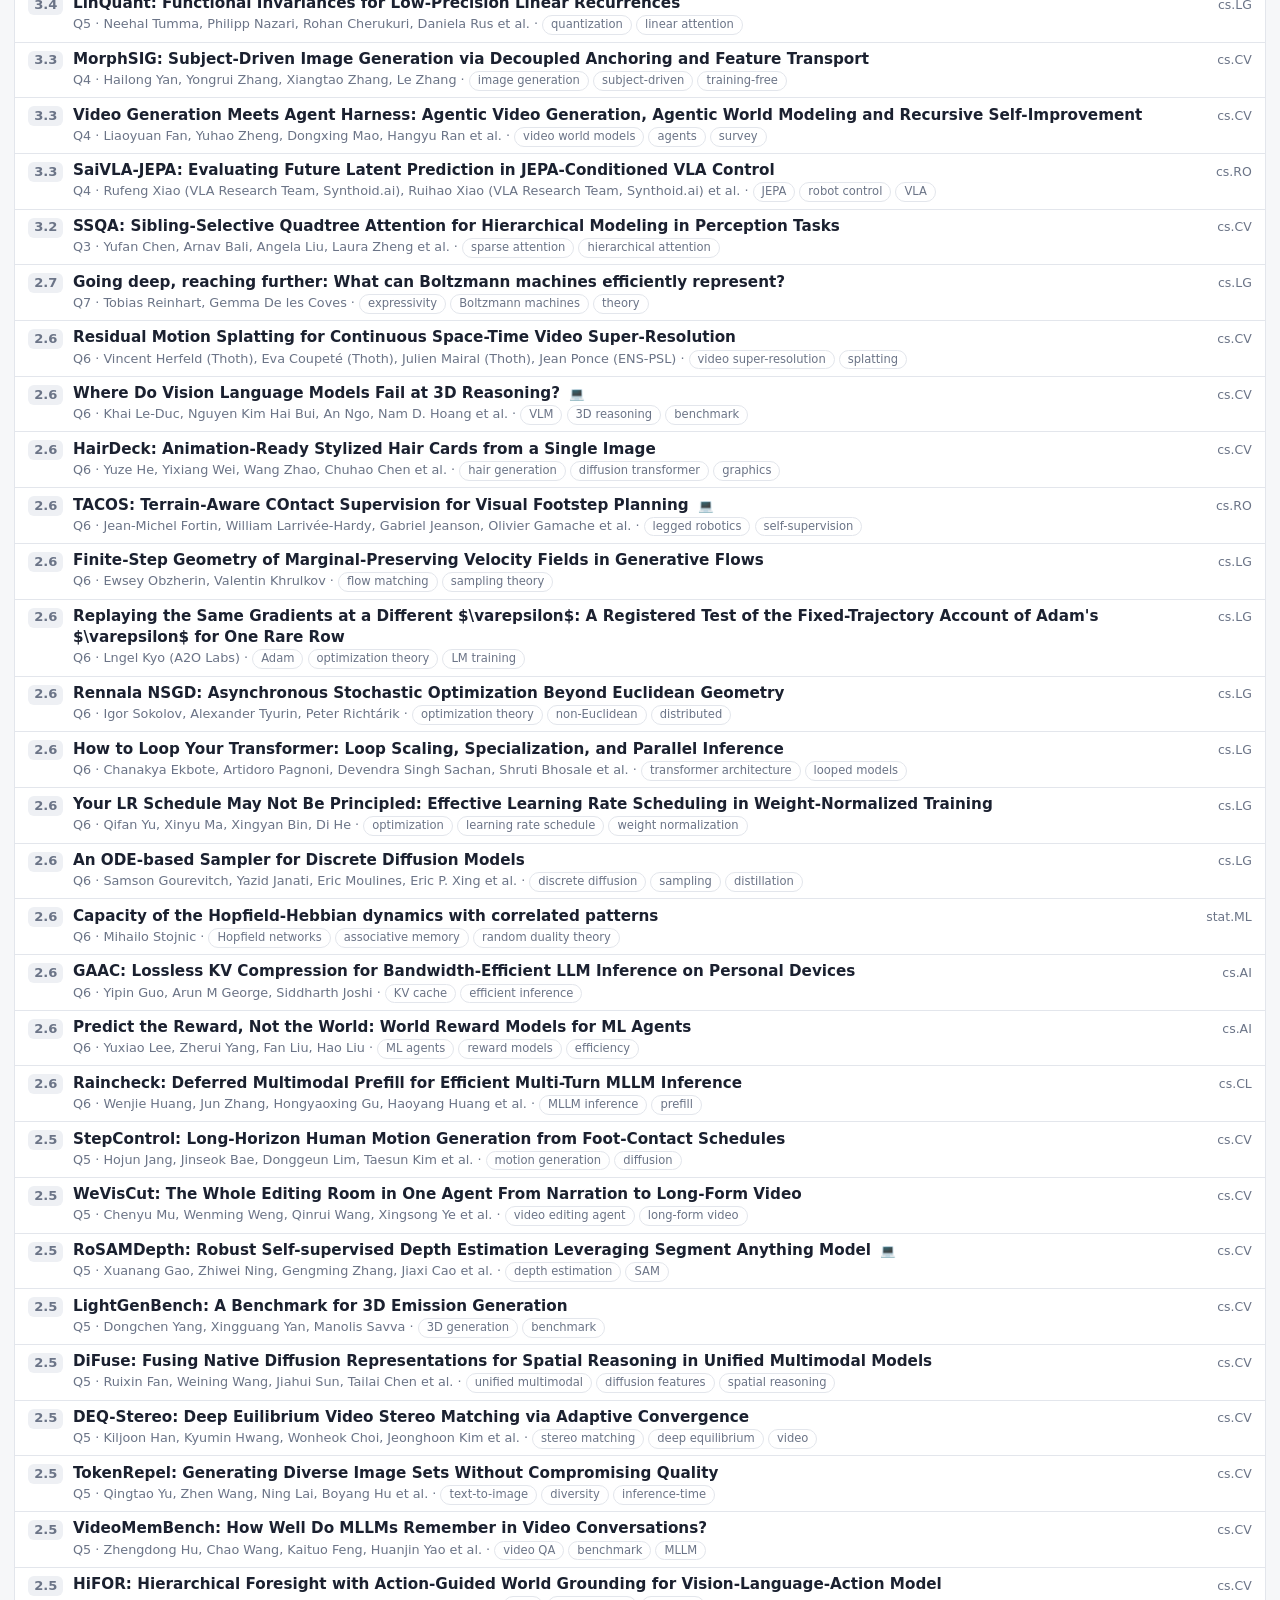
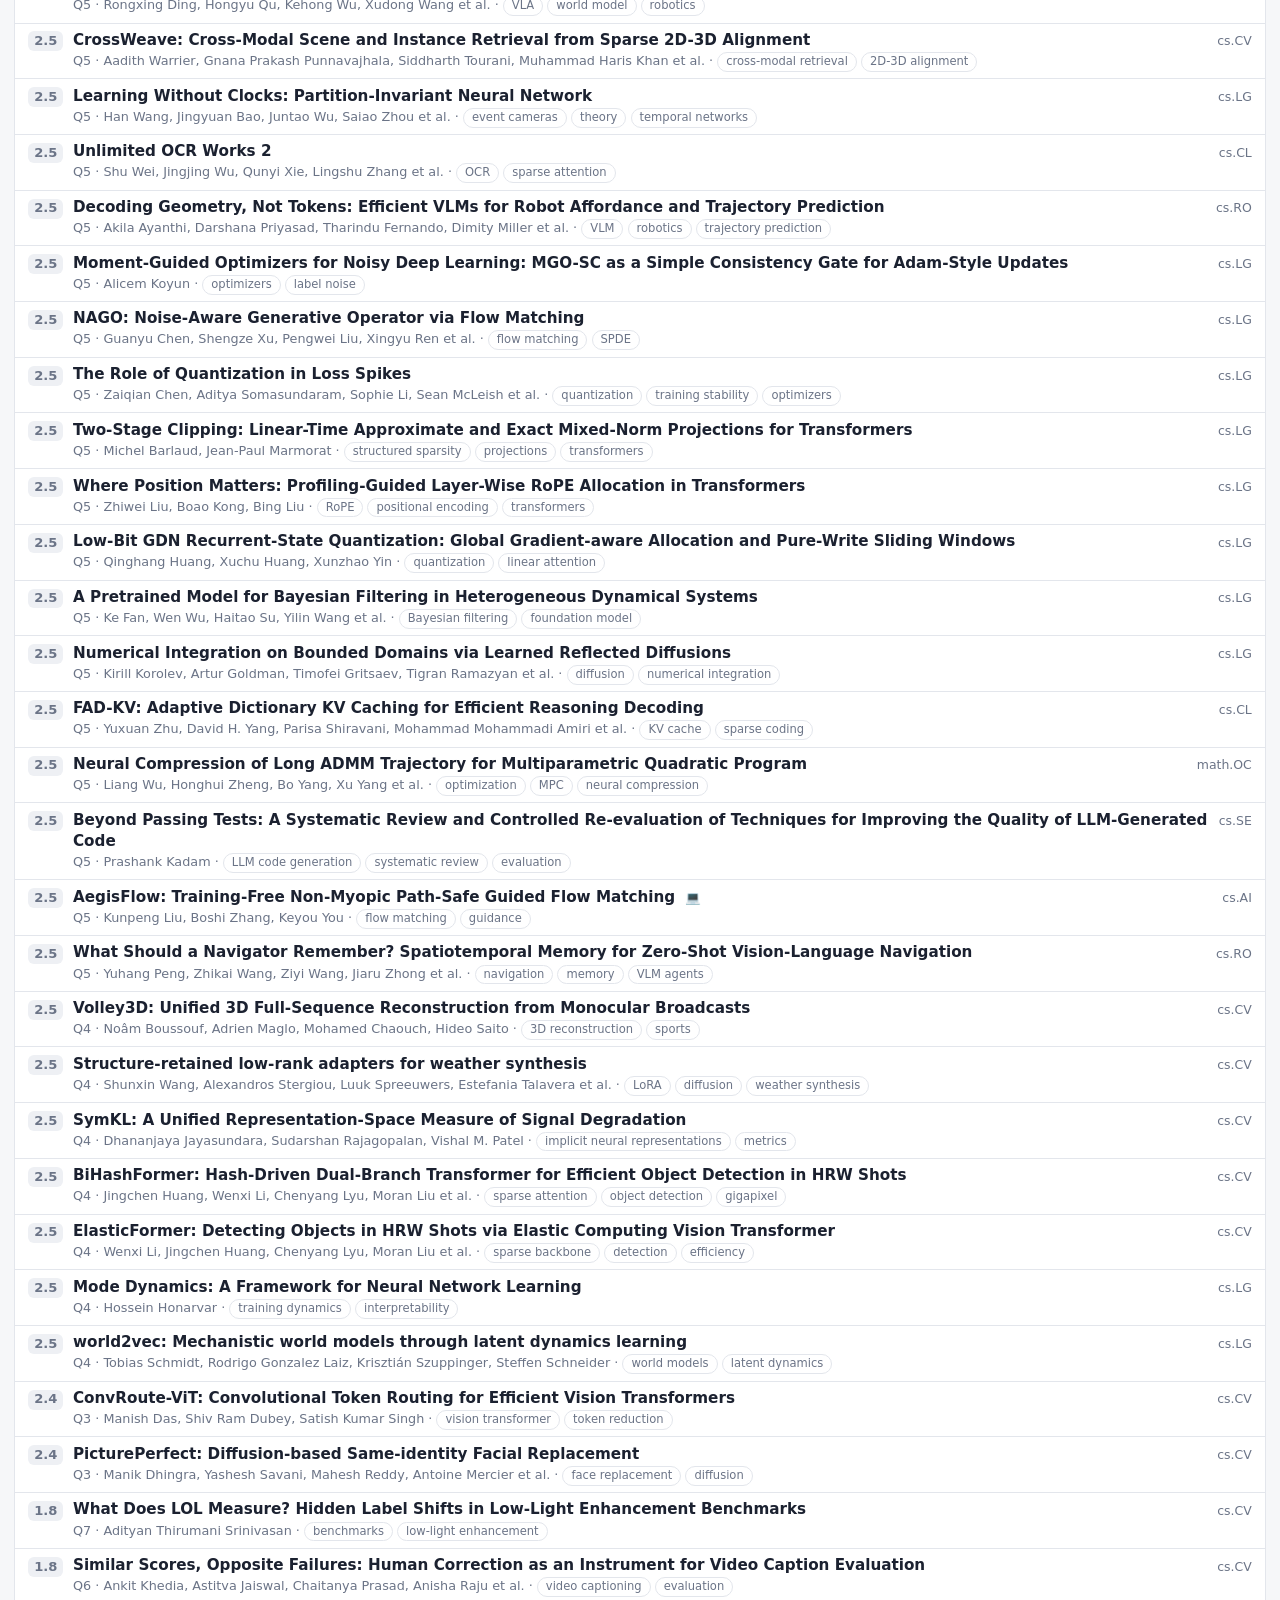
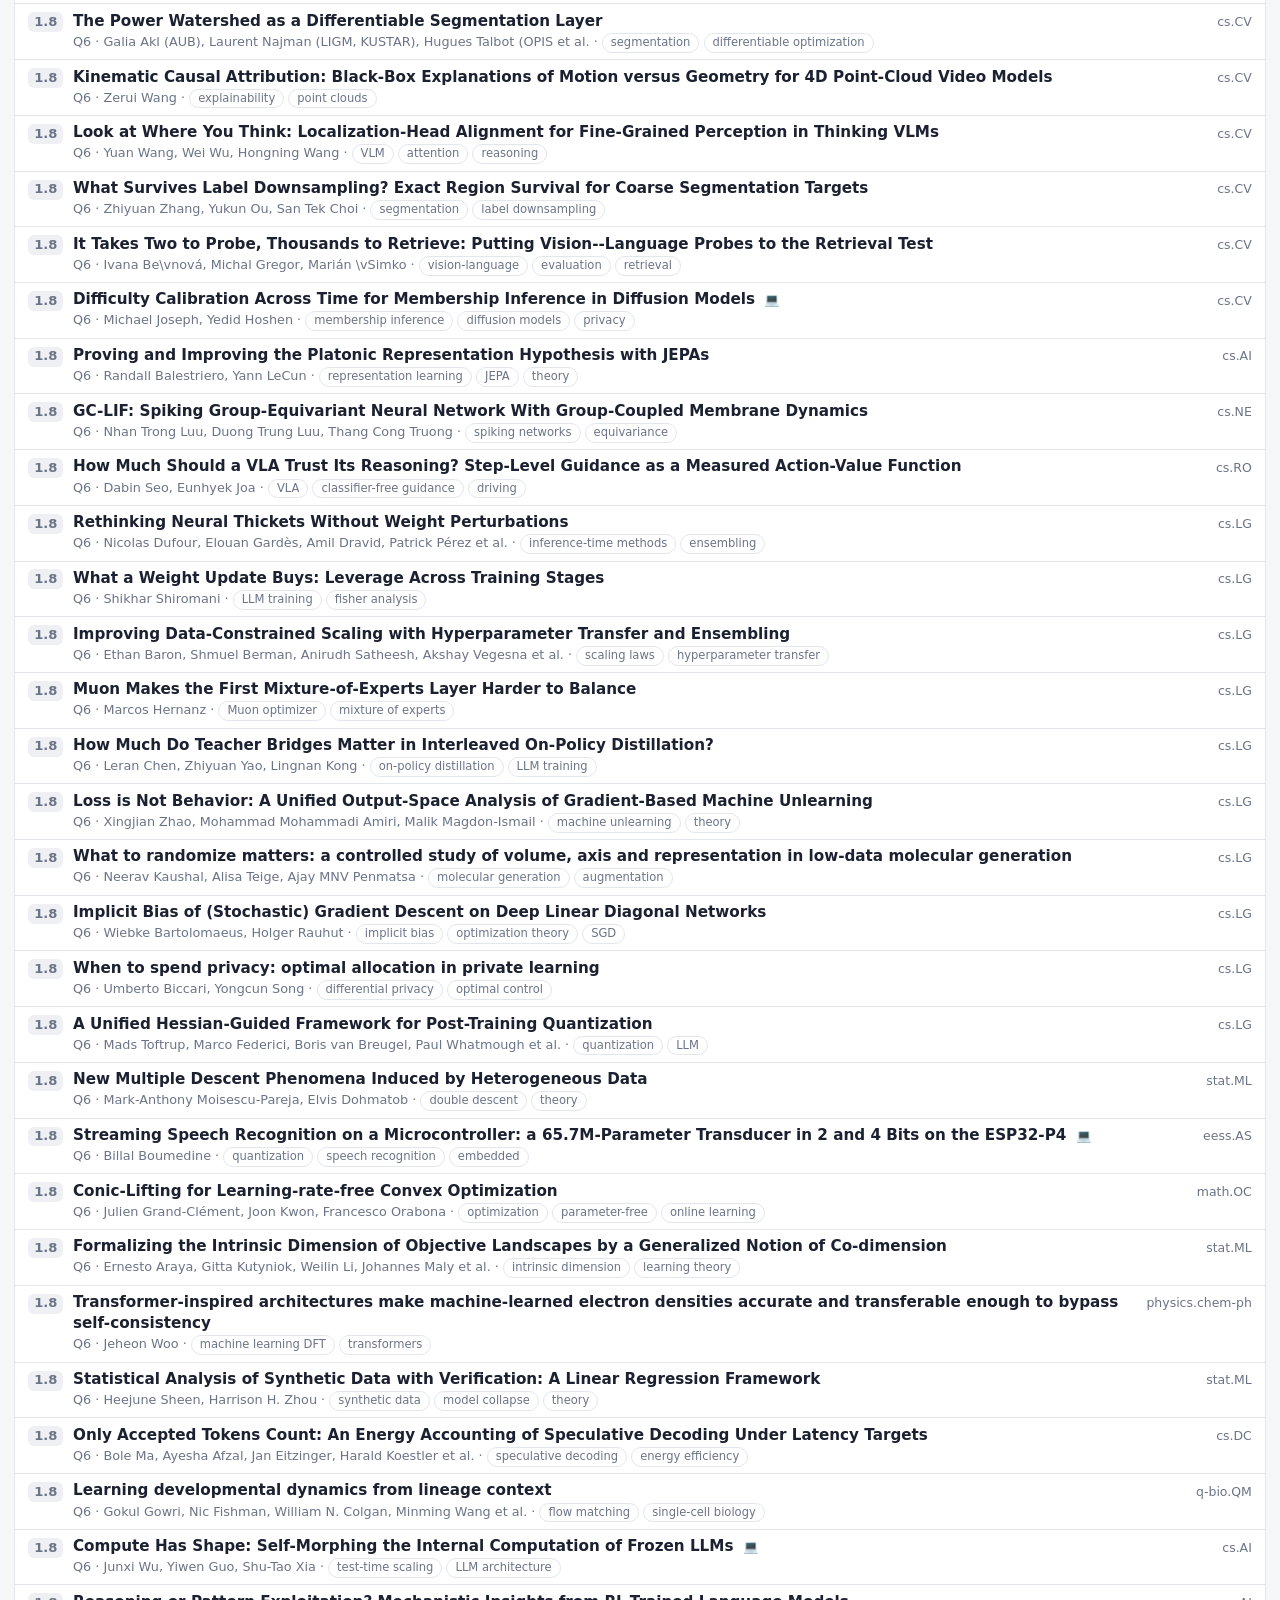
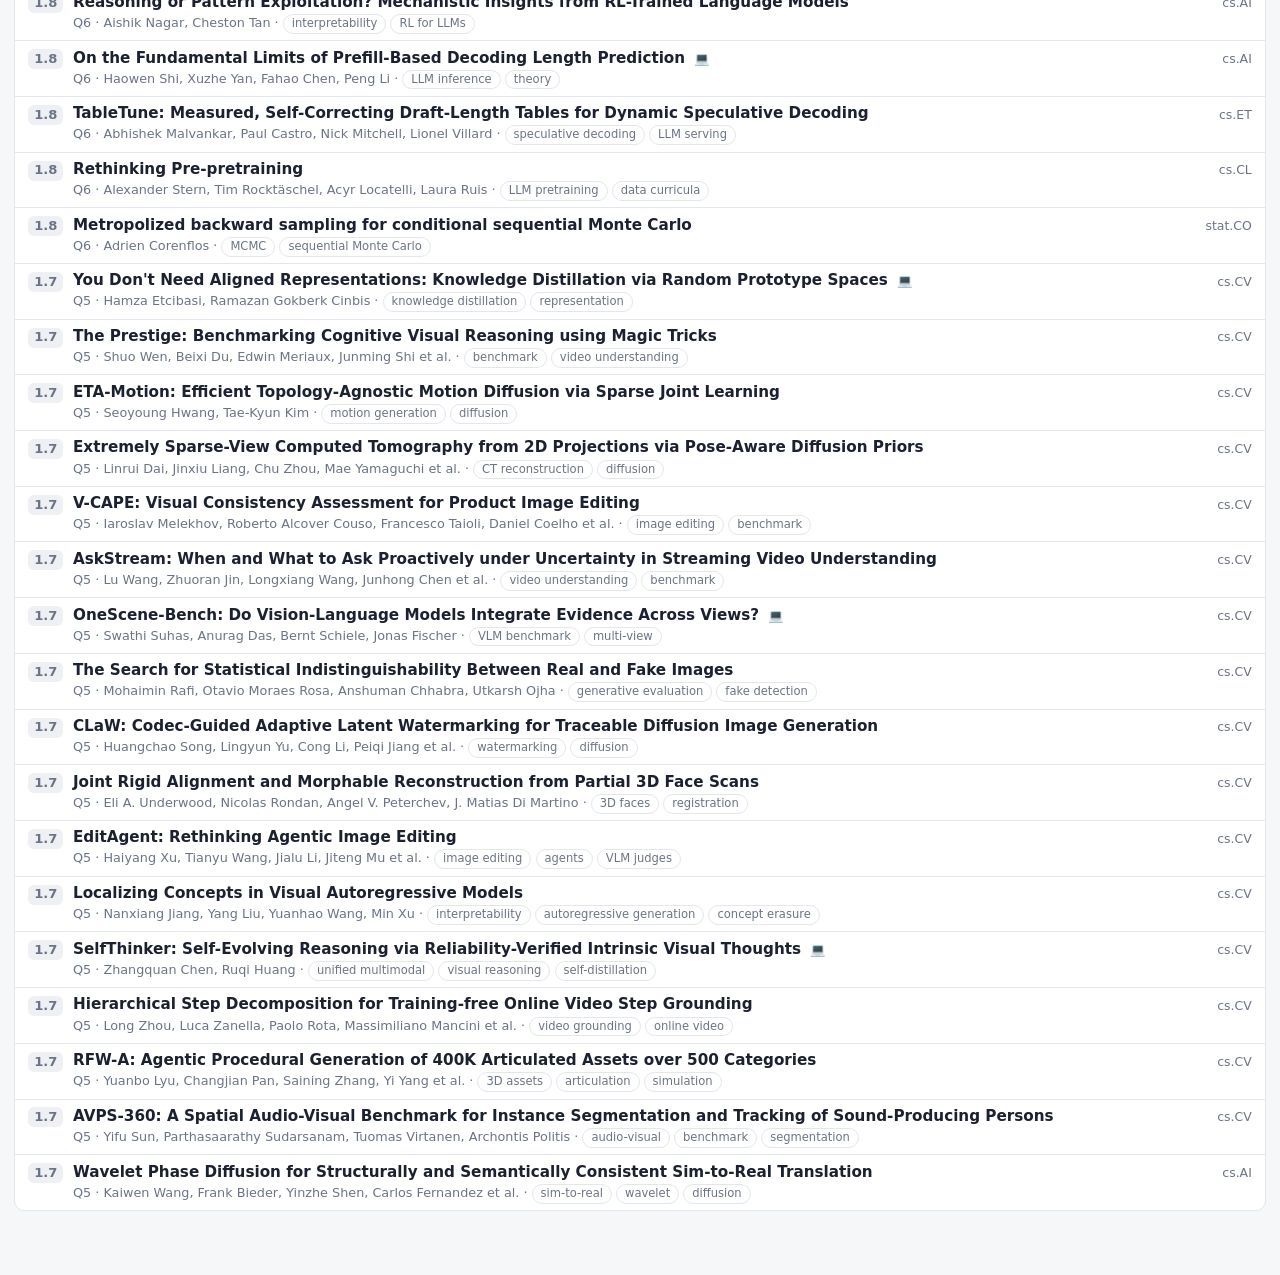
==== commit 5a906aa3: "publish site" ====
--- a/index.html
+++ b/index.html
@@ -13,9 +13,10 @@
     <a class="brand" href="#/">arXiv digest</a>
     <input id="q" type="search" placeholder="Search…  au:kanazawa  tag:&quot;world models&quot;  score>=7  -nerf   ( / )" autocomplete="off" spellcheck="false" aria-label="Search">
     <button id="help" class="btn" title="Search syntax and shortcuts">?</button>
+    <button id="about" class="btn" title="About this digest  ( i )" aria-label="About this digest" hidden>i</button>
   </div>
   <div class="tools">
-    <select id="day" aria-label="Day"></select>
+    <div class="daynav" role="group" aria-label="Day"><button id="dprev" title="Older day  ( [ )" aria-label="Older day">‹</button><button id="day" value="" aria-haspopup="dialog" aria-expanded="false" title="Pick a day"></button><button id="dnext" title="Newer day  ( ] )" aria-label="Newer day">›</button></div>
     <select id="min" aria-label="Minimum score"><option value="0">any score</option><option value="4">≥ 4</option><option value="5">≥ 5</option><option value="6">≥ 6</option><option value="7">≥ 7</option><option value="8">≥ 8</option><option value="9">≥ 9</option></select>
     <select id="sort" aria-label="Sort"><option value="score">best first</option><option value="new">newest first</option><option value="old">oldest first</option></select>
     <label class="chk"><input type="checkbox" id="w"> ⭐ watched</label>
@@ -24,6 +25,11 @@
     <label class="chk" title="Also search TL;DRs and abstracts (loads day files)"><input type="checkbox" id="a"> abstracts</label>
     <span class="grow"></span>
     <div class="seg" id="dens" role="group" aria-label="Density"><button data-v="dense" title="One line per paper">Dense</button><button data-v="compact" title="Two lines, click to expand">Compact</button><button data-v="full" title="Everything expanded">Full</button></div>
+  </div>
+  <div id="cal" class="cal" role="dialog" aria-label="Pick a day" hidden>
+    <div class="cal-h"><button class="cal-nav" data-step="1" aria-label="Previous month">‹</button><b id="calm"></b><button class="cal-nav" data-step="-1" aria-label="Next month">›</button></div>
+    <div class="cal-g" id="calg"></div>
+    <div class="cal-f"><button class="btn" data-d="">All days</button><span class="qn" id="calsum"></span><button class="btn" id="callatest">Latest</button></div>
   </div>
 </header>
 <main>
@@ -44,12 +50,19 @@
     <tr><td><code>has:code</code> <code>is:watch</code> <code>is:top</code> <code>is:landmark</code></td><td>flags (top = score ≥ 7)</td></tr>
     <tr><td><code>quality&gt;=7</code> <code>impact&gt;=7</code></td><td>estimated quality / field-wide impact (0–10); 📌 = big or foundational paper</td></tr>
     <tr><td><code>rating&gt;=4</code> <code>is:liked</code> <code>is:saved</code> <code>is:rated</code> <code>is:unrated</code></td><td>your own ratings</td></tr>
+    <tr><td><code>is:explained</code></td><td>papers with a 📖 explanation (expand a row: <b>Explain this paper</b> on the local site)</td></tr>
     <tr><td><code>id:2610.2</code></td><td>arXiv id prefix</td></tr>
   </table>
   <h2>Keys</h2>
   <p><kbd>/</kbd> search · <kbd>j</kbd>/<kbd>k</kbd> next/previous · <kbd>Enter</kbd> or <kbd>x</kbd> expand · <kbd>o</kbd> open arXiv · <kbd>1</kbd>–<kbd>5</kbd> rate (<kbd>0</kbd> clears) · <kbd>l</kbd> like · <kbd>b</kbd> bookmark · <kbd>e</kbd> expand all · <kbd>[</kbd>/<kbd>]</kbd> older/newer day</p>
   <form method="dialog"><button class="btn">Close</button></form>
 </dialog>
+<dialog id="bibbox">
+  <h2>BibTeX <span class="qn" id="bibmsg"></span></h2>
+  <textarea id="bibtext" readonly spellcheck="false"></textarea>
+  <form method="dialog"><button class="btn">Close</button></form>
+</dialog>
+
 <script src="app.js"></script>
 </body>
 </html>
--- a/style.css
+++ b/style.css
@@ -1,4 +1,4 @@
-:root{--bg:#f6f7f9;--surface:#fff;--fg:#1b2130;--mute:#6b7487;--line:#e3e6ec;--acc:#3b5bdb;--accbg:#edf1ff;--hi:#12805c;--hibg:#e3f6ee;--mid:#3b5bdb;--midbg:#edf1ff;--lo:#6b7487;--lobg:#eef0f4;--star:#b7791f;--starbg:#fff4de;--hl:#fff3a3;--row:#fff;--hover:#f1f4ff}
+:root{--ctl:1.9rem;--bg:#f6f7f9;--surface:#fff;--fg:#1b2130;--mute:#6b7487;--line:#e3e6ec;--acc:#3b5bdb;--accbg:#edf1ff;--hi:#12805c;--hibg:#e3f6ee;--mid:#3b5bdb;--midbg:#edf1ff;--lo:#6b7487;--lobg:#eef0f4;--star:#b7791f;--starbg:#fff4de;--hl:#fff3a3;--row:#fff;--hover:#f1f4ff}
 @media (prefers-color-scheme:dark){:root{--bg:#0f121a;--surface:#171b26;--fg:#e8ebf2;--mute:#9099ad;--line:#2a3040;--acc:#8ea8ff;--accbg:#222a45;--hi:#4cc994;--hibg:#16342a;--mid:#8ea8ff;--midbg:#222a45;--lo:#9099ad;--lobg:#232838;--star:#f0b95a;--starbg:#3a2f18;--hl:#5a4d10;--row:#171b26;--hover:#1e2433}}
 *{box-sizing:border-box}
 html{color-scheme:light dark}
@@ -9,6 +9,7 @@
 .bar,.tools,main{max-width:80rem;margin:0 auto;padding-left:.9rem;padding-right:.9rem}
 .bar{display:flex;gap:.5rem;align-items:center;padding-top:.5rem;padding-bottom:.35rem}
 .brand{font-weight:750;font-size:1rem;color:var(--fg);text-decoration:none;white-space:nowrap}
+.tools select,.tools .seg,.daynav{height:var(--ctl)}   /* one height for every toolbar control */
 .tools{display:flex;gap:.45rem;align-items:center;padding-bottom:.5rem;overflow-x:auto;white-space:nowrap;scrollbar-width:none}
 .grow{flex:1}
 input[type=search],select{font:inherit;font-size:.86rem;color:var(--fg);background:var(--bg);border:1px solid var(--line);border-radius:7px;padding:.3rem .5rem}
@@ -18,12 +19,44 @@
 .btn:hover{border-color:var(--acc);color:var(--acc)}
 .chk{display:inline-flex;gap:.25rem;align-items:center;font-size:.85rem;color:var(--mute);cursor:pointer;user-select:none}
 .seg{display:inline-flex;border:1px solid var(--line);border-radius:7px;overflow:hidden}
-.seg button{font:inherit;font-size:.82rem;border:0;background:var(--bg);color:var(--mute);padding:.28rem .6rem;cursor:pointer}
+.seg button{font:inherit;font-size:.82rem;border:0;background:var(--bg);color:var(--mute);padding:0 .6rem;cursor:pointer}
 .seg button+button{border-left:1px solid var(--line)}
 .seg button.on{background:var(--accbg);color:var(--acc);font-weight:600}
+/* day picker: ‹ day › in the toolbar, a month calendar under it */
+.daynav{display:inline-flex;flex:none;border:1px solid var(--line);border-radius:7px;overflow:hidden}
+.daynav button{font:inherit;font-size:.86rem;border:0;background:var(--bg);color:var(--fg);padding:0 .55rem;cursor:pointer}
+.daynav button+button{border-left:1px solid var(--line)}
+.daynav button:hover:not(:disabled){color:var(--acc)}
+.daynav button:disabled{color:var(--line);cursor:default}
+#day{min-width:8.6rem;font-variant-numeric:tabular-nums}
+#day::after{content:"▾";margin-left:.45rem;color:var(--mute);font-size:.72rem}
+.cal{position:absolute;z-index:6;width:17.5rem;padding:.6rem;background:var(--surface);border:1px solid var(--line);border-radius:10px;box-shadow:0 10px 30px rgba(0,0,0,.16)}
+.cal-h{display:flex;align-items:center;justify-content:space-between;margin-bottom:.3rem}
+.cal-h b{font-size:.9rem}
+.cal-nav{font:inherit;font-size:1rem;width:1.9rem;height:1.9rem;border:0;border-radius:6px;background:none;color:var(--fg);cursor:pointer}
+.cal-nav:hover:not(:disabled){background:var(--hover);color:var(--acc)}
+.cal-nav:disabled{color:var(--line);cursor:default}
+.cal-g{display:grid;grid-template-columns:repeat(7,1fr);gap:2px}
+.cal-g .wd{font-size:.66rem;font-weight:600;letter-spacing:.04em;color:var(--mute);text-align:center;padding:.15rem 0 .25rem}
+.cal-g button{font:inherit;font-size:.82rem;font-variant-numeric:tabular-nums;aspect-ratio:1;padding:0;border:0;border-radius:6px;background:none;color:var(--fg);cursor:pointer;display:flex;flex-direction:column;align-items:center;justify-content:center;line-height:1.1}
+.cal-g button small{font-size:.6rem;color:var(--mute)}
+.cal-g button:disabled{color:var(--mute);opacity:.4;cursor:default}
+.cal-g .h1{background:color-mix(in srgb,var(--acc) 9%,transparent)}
+.cal-g .h2{background:color-mix(in srgb,var(--acc) 17%,transparent)}
+.cal-g .h3{background:color-mix(in srgb,var(--acc) 27%,transparent)}
+.cal-g .h4{background:color-mix(in srgb,var(--acc) 38%,transparent)}
+.cal-g button:hover:not(:disabled){box-shadow:inset 0 0 0 1.5px var(--acc)}
+.cal-g .today{font-weight:700;text-decoration:underline;text-underline-offset:2px}
+.cal-g button.on{background:var(--acc);color:var(--surface);font-weight:700}
+.cal-g button.on small{color:inherit;opacity:.85}
+.cal-f{display:flex;align-items:center;justify-content:space-between;gap:.4rem;margin-top:.5rem;padding-top:.5rem;border-top:1px solid var(--line);white-space:nowrap}
+.cal-f .qn{font-size:.72rem;overflow:hidden;text-overflow:ellipsis}
+.cal-f .btn{font-size:.8rem;padding:.2rem .55rem}
+.cal-f .btn.on{background:var(--accbg);border-color:var(--acc);color:var(--acc)}
 main{padding-top:.5rem;padding-bottom:4rem}
 #summary{display:flex;justify-content:space-between;gap:1rem;color:var(--mute);font-size:.85rem;padding:.2rem 0}
 #summary b{color:var(--fg)}
+#summary .upd{margin-right:.8rem}
 #facets{display:flex;flex-wrap:wrap;gap:.3rem;padding:.2rem 0 .5rem}
 .tag{font:inherit;font-size:.75rem;display:inline-block;border:1px solid var(--line);border-radius:999px;padding:0 .5rem;color:var(--mute);background:none;cursor:pointer;line-height:1.55}
 .tag:hover{color:var(--acc);border-color:var(--acc)}
@@ -67,7 +100,15 @@
 body.dens-full .det{display:block}
 .empty{padding:3rem 1rem;text-align:center;color:var(--mute)}
 dialog{border:1px solid var(--line);border-radius:12px;background:var(--surface);color:var(--fg);max-width:34rem}
+#bibbox{width:min(46rem,calc(100vw - 2rem));max-width:none;box-sizing:border-box}
+#bibtext{display:block;width:100%;box-sizing:border-box;margin:.5rem 0 .8rem;font:.8rem/1.45 ui-monospace,SFMono-Regular,Menlo,monospace;color:var(--fg);background:var(--bg);border:1px solid var(--line);border-radius:7px;padding:.5rem .6rem;resize:vertical;white-space:pre;overflow:auto}
 dialog::backdrop{background:rgba(0,0,0,.4)}
+#about{font-style:italic;font-family:Georgia,serif;font-weight:700;width:1.9rem;padding:.25rem 0}
+#aboutbox{width:min(40rem,calc(100vw - 2rem));max-width:none;box-sizing:border-box;font-size:.88rem;line-height:1.5}
+#aboutbox h2{margin-top:.8rem}#aboutbox ol{padding-left:1.3rem;margin:.3rem 0}#aboutbox li{margin:.25rem 0}
+#aboutbox .cats{list-style:none;padding:0;margin:.3rem 0;columns:2 15rem}#aboutbox .cats a{text-decoration:none}
+#aboutbox details{margin:.6rem 0}#aboutbox summary{cursor:pointer;color:var(--acc)}
+#aboutbox pre{white-space:pre-wrap;font-size:.78rem;background:var(--bg);border:1px solid var(--line);border-radius:7px;padding:.5rem .6rem;max-height:16rem;overflow:auto}
 dialog h2{font-size:1rem;margin:.2rem 0}dialog table td{padding:.15rem .8rem .15rem 0;font-size:.85rem}
 code,kbd{background:var(--lobg);border-radius:4px;padding:0 .3rem;font-size:.82rem}
 @media (max-width:640px){.side{display:none}.r{grid-template-columns:2rem 1fr}#help{display:none}.brand{display:none}}
@@ -83,4 +124,12 @@
 @media (prefers-color-scheme:dark){.lk.on{background:#4a1d2b;border-color:#e0526d;color:#ff7a9c}}
 
 .ro .bm:not(.on),.ro .lk:not(.on){display:none}.ro .bm,.ro .lk{pointer-events:none}
-.sim ul{margin:.2rem 0 0 1.1rem;padding:0}.sim li{margin:.1rem 0}.simbtn{border:1px solid var(--line);background:var(--surface);color:var(--mute);border-radius:6px;font-size:.75rem;padding:.1rem .45rem;cursor:pointer}.mute{color:var(--mute)}
+.sim ul{margin:.2rem 0 0 1.1rem;padding:0}.sim li{margin:.1rem 0}.act{border:1px solid var(--line);background:var(--surface);color:var(--mute);border-radius:6px;font-size:.75rem;padding:.1rem .45rem;cursor:pointer}.mute{color:var(--mute)}
+/* explanations (📖): the paper's key points, rendered from Markdown */
+.xp{margin:.5rem 0;padding:.2rem .9rem .5rem;border:1px solid var(--line);border-left:3px solid var(--acc);border-radius:0 8px 8px 0;background:var(--surface);max-width:52rem;font-size:.88rem;line-height:1.5}
+.xp h4{margin:.8rem 0 .25rem;font-size:.74rem;letter-spacing:.06em;text-transform:uppercase;color:var(--acc)}
+.xp p{margin:.3rem 0}.xp ul{margin:.25rem 0;padding-left:1.2rem}.xp li{margin:.15rem 0}
+.xp code{font-size:.85em;background:var(--bg);border:1px solid var(--line);border-radius:4px;padding:0 .25rem}
+.xp table{border-collapse:collapse;margin:.4rem 0;font-size:.82rem;display:block;overflow-x:auto}
+.xp th,.xp td{border:1px solid var(--line);padding:.2rem .5rem;text-align:left;vertical-align:top}.xp th{background:var(--bg)}
+.act.on{color:var(--acc);border-color:var(--acc)}.act:disabled{opacity:.6;cursor:wait}
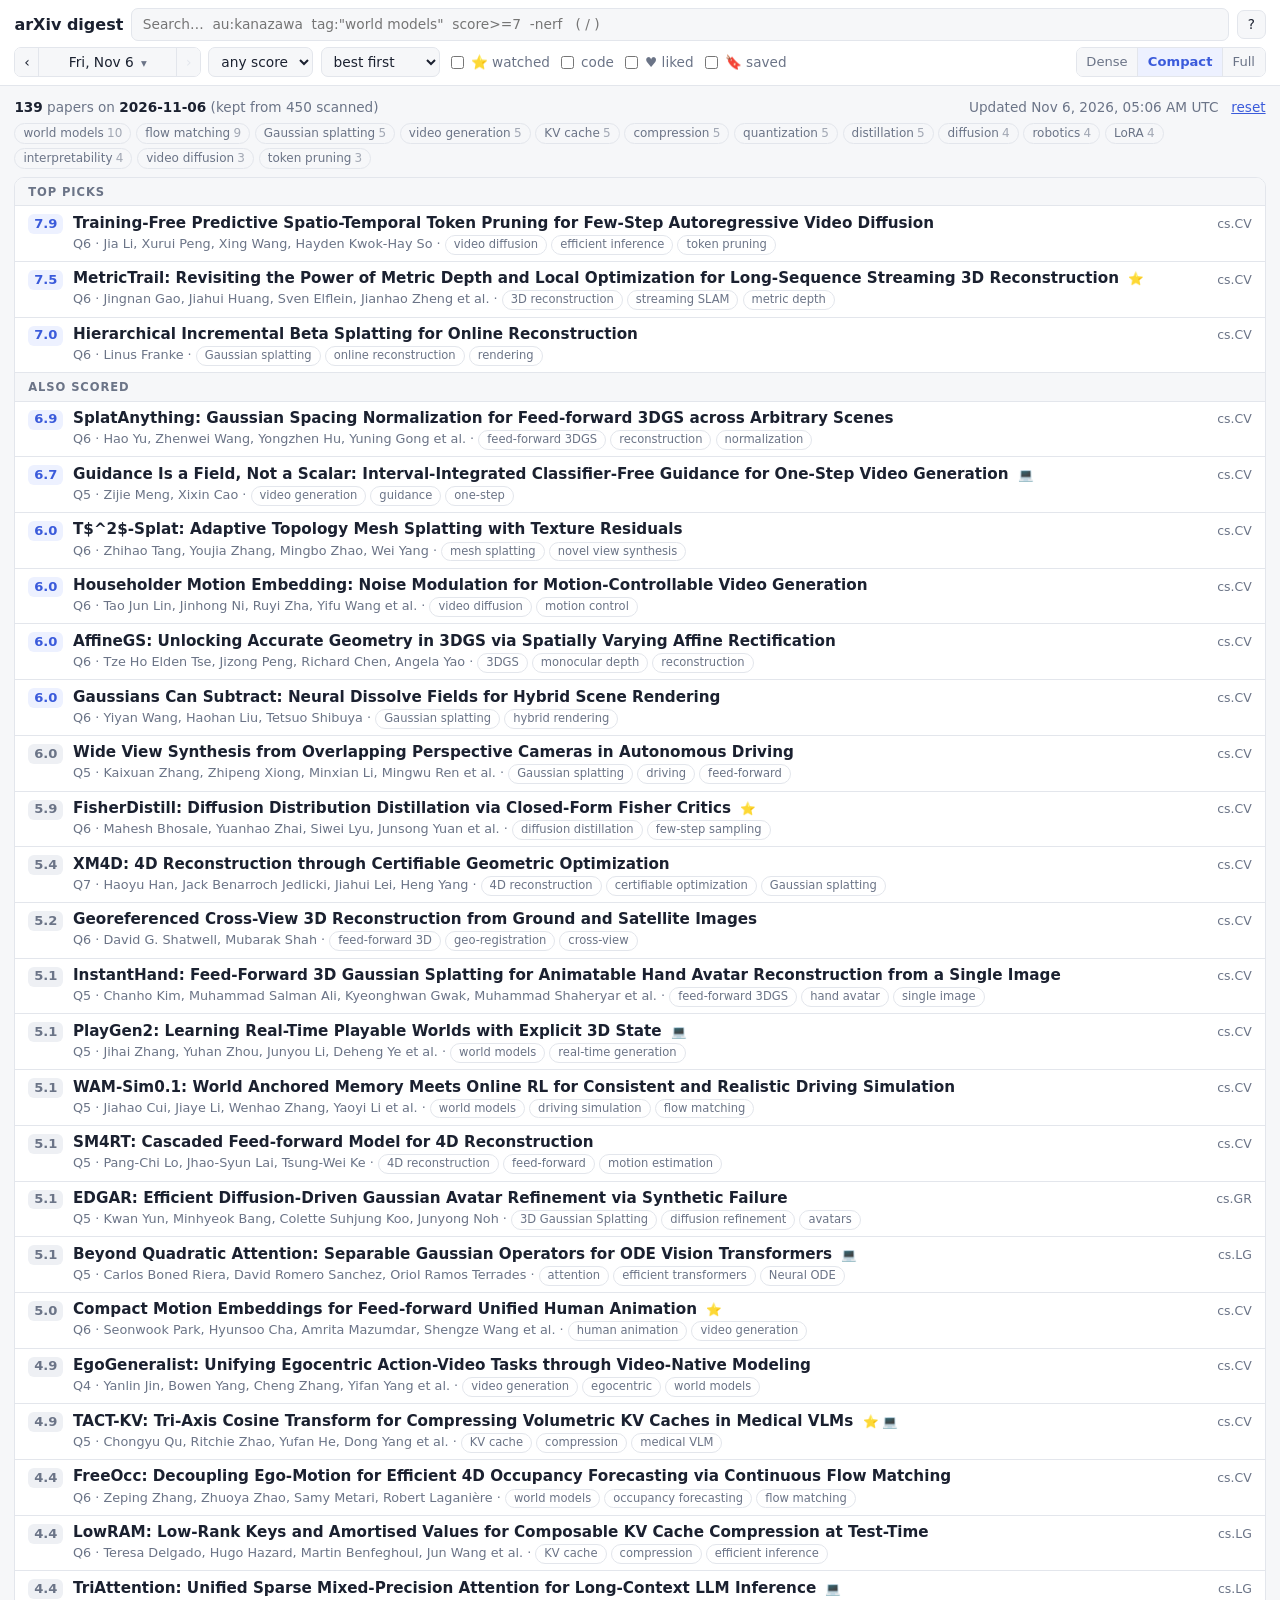
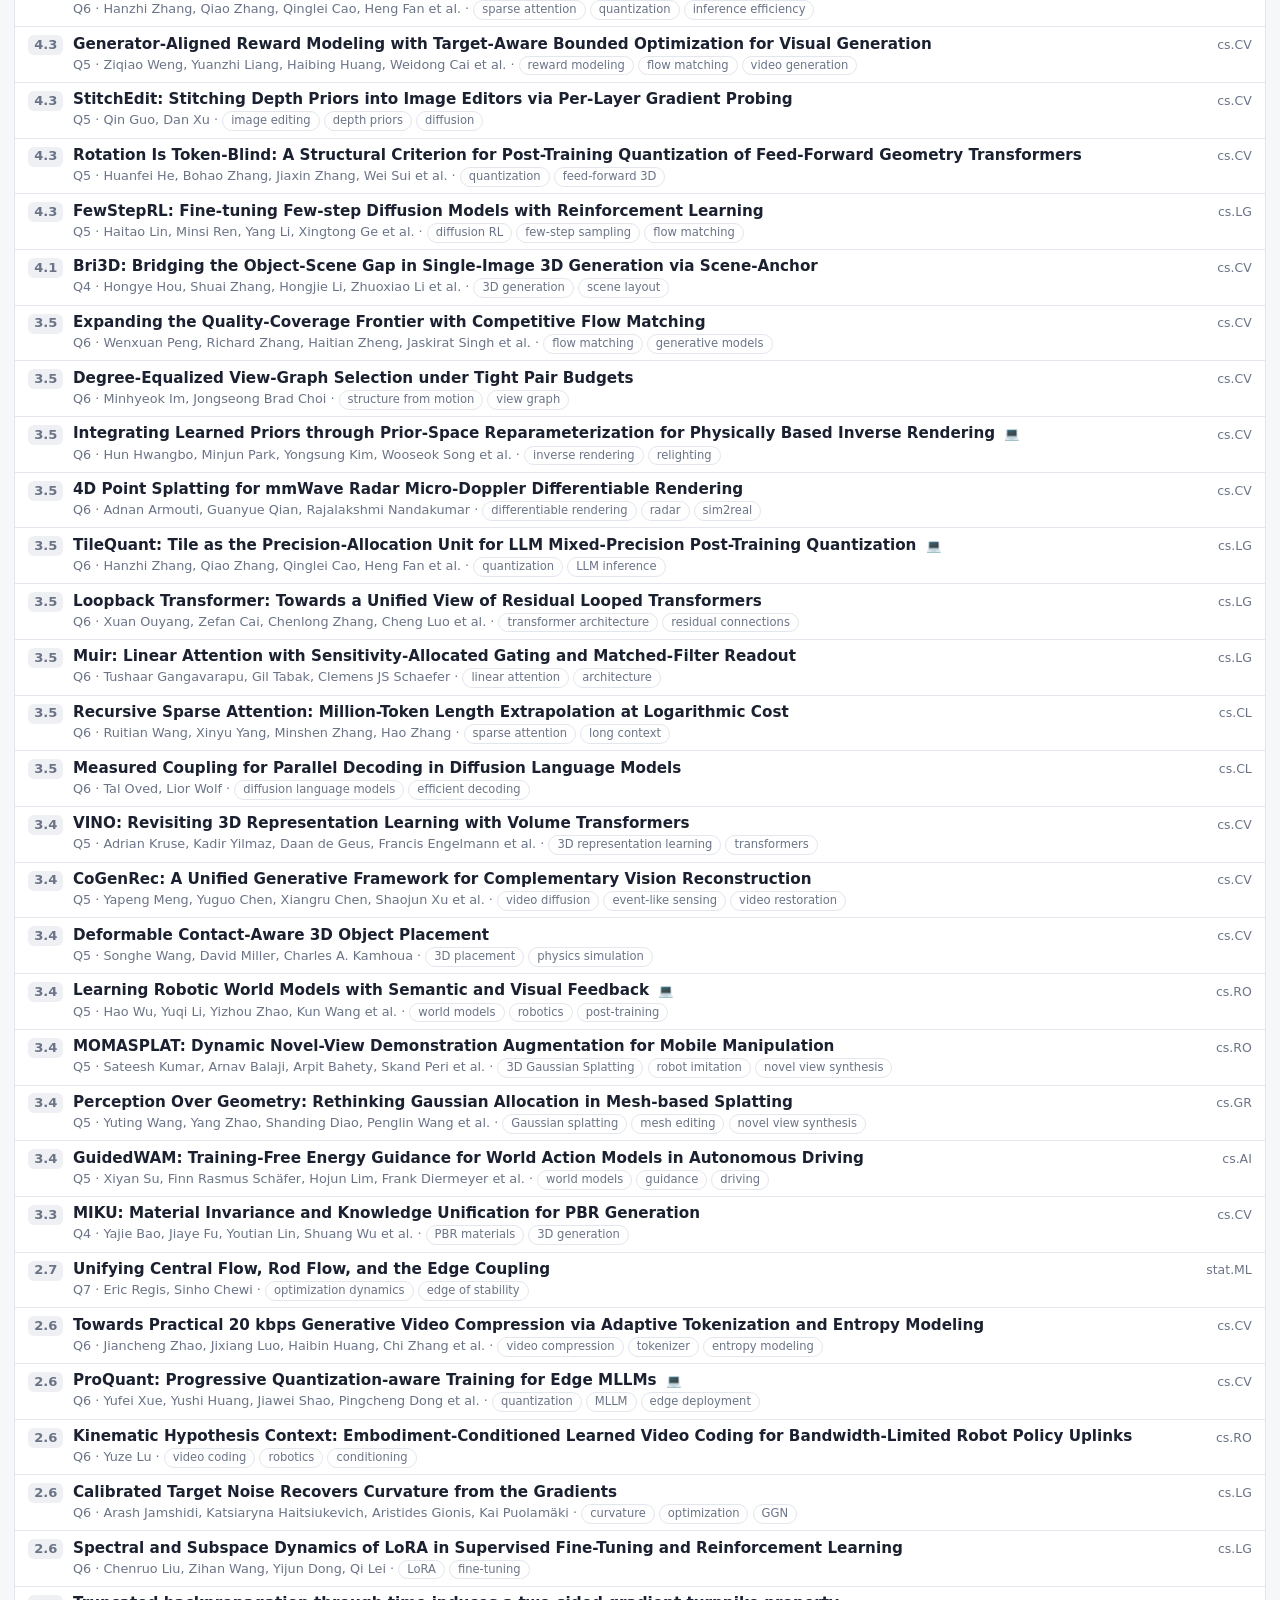
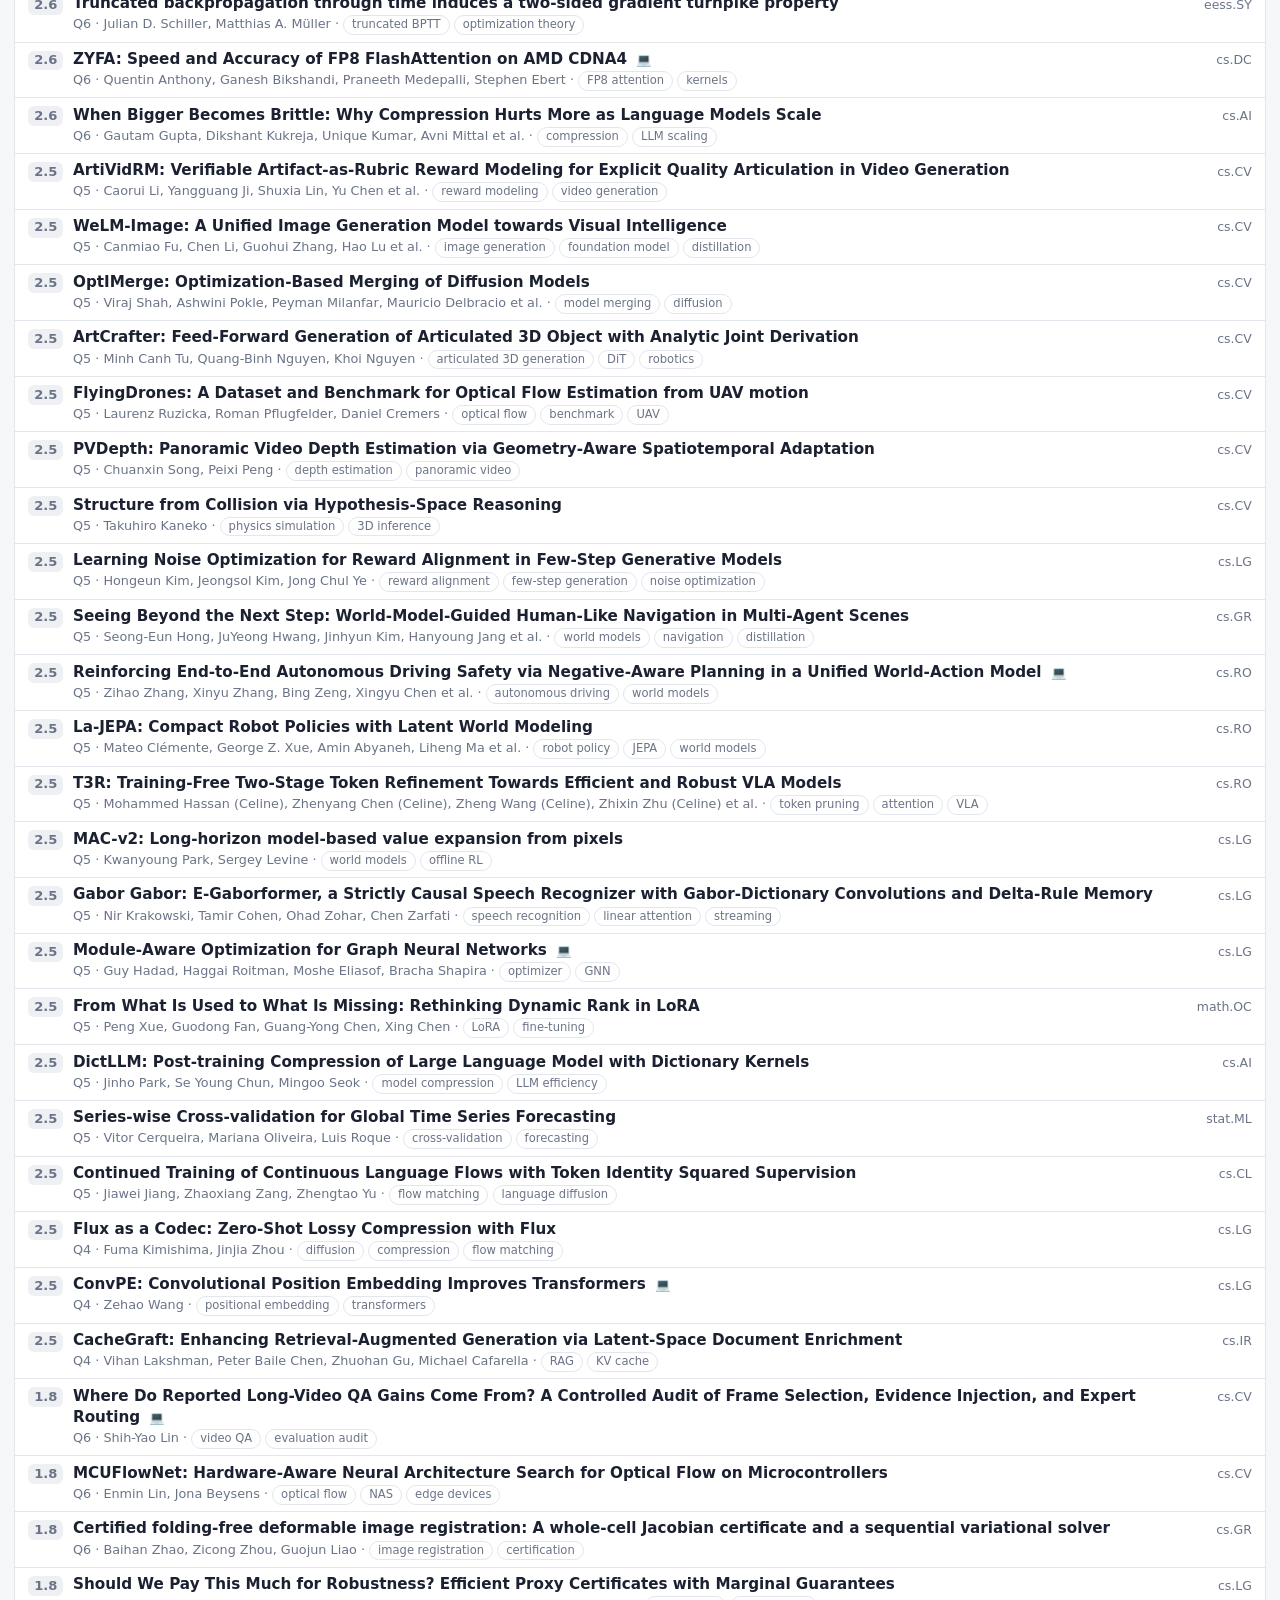
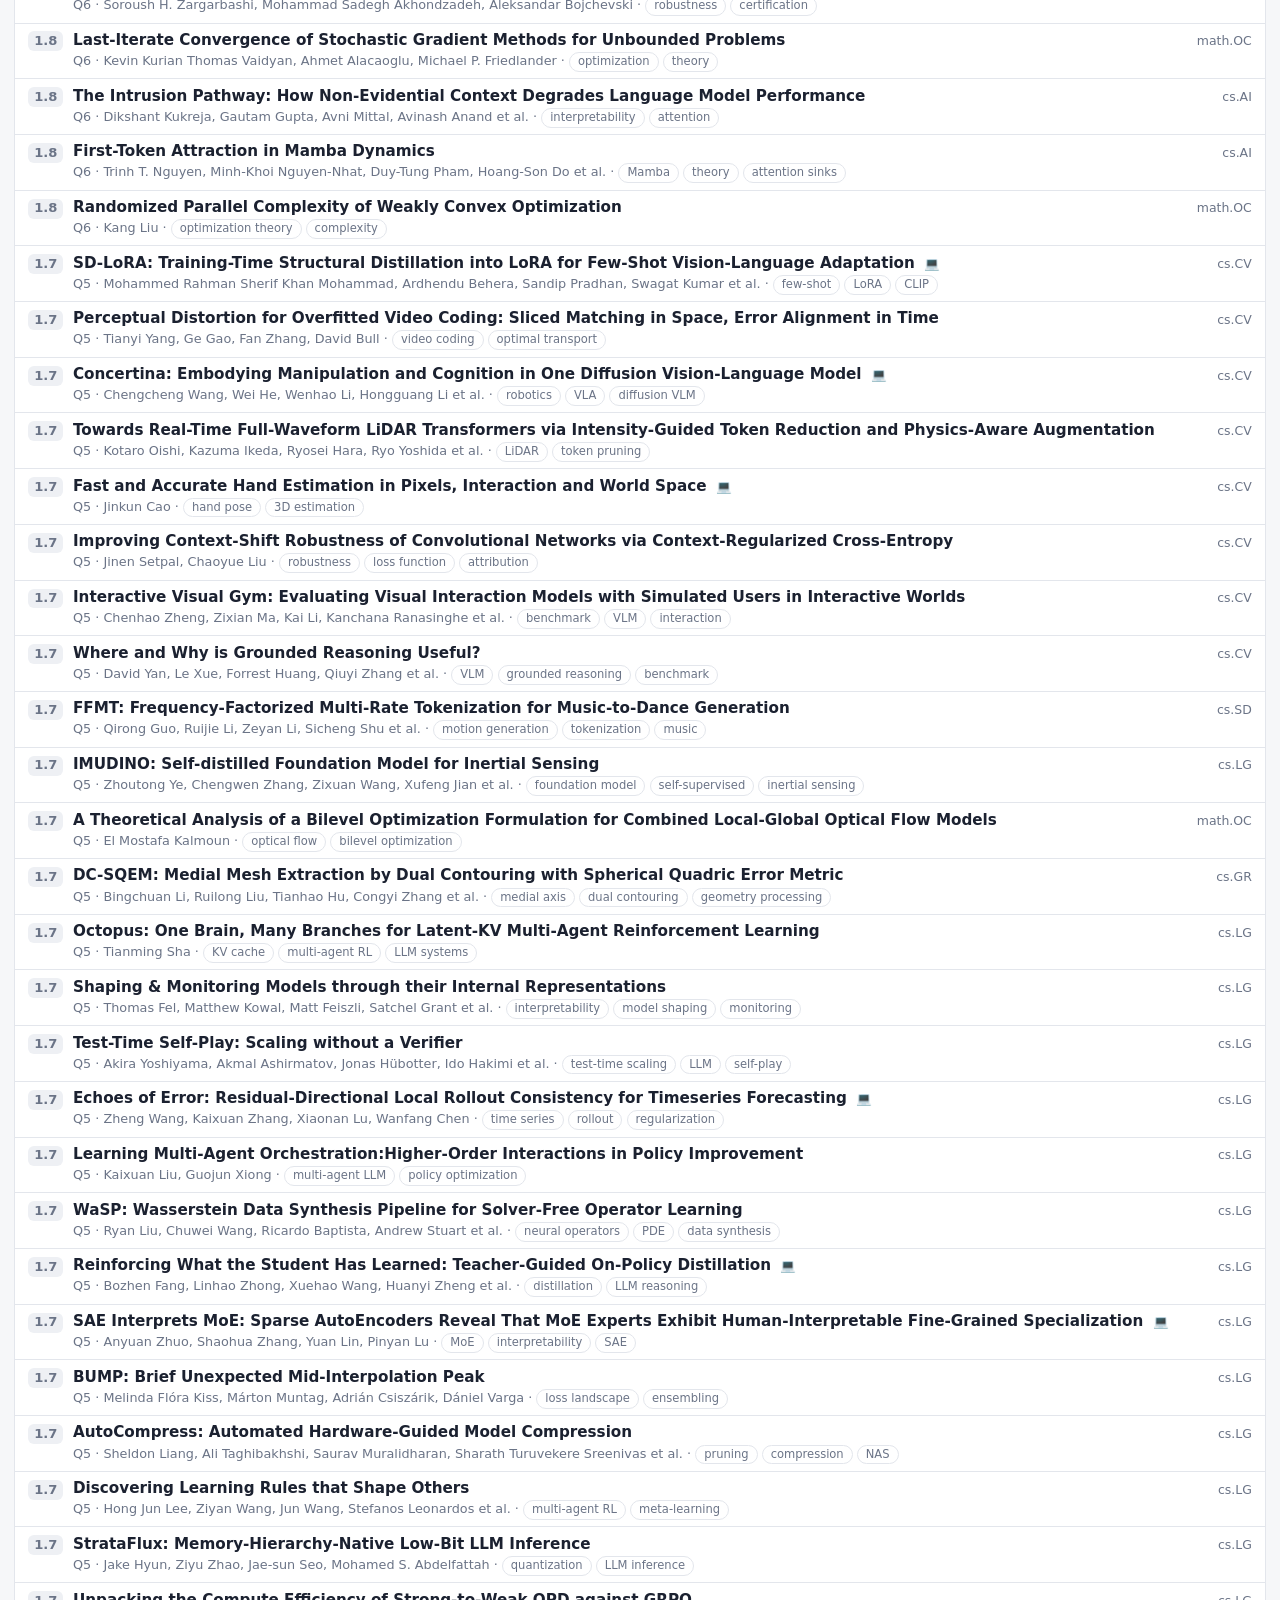
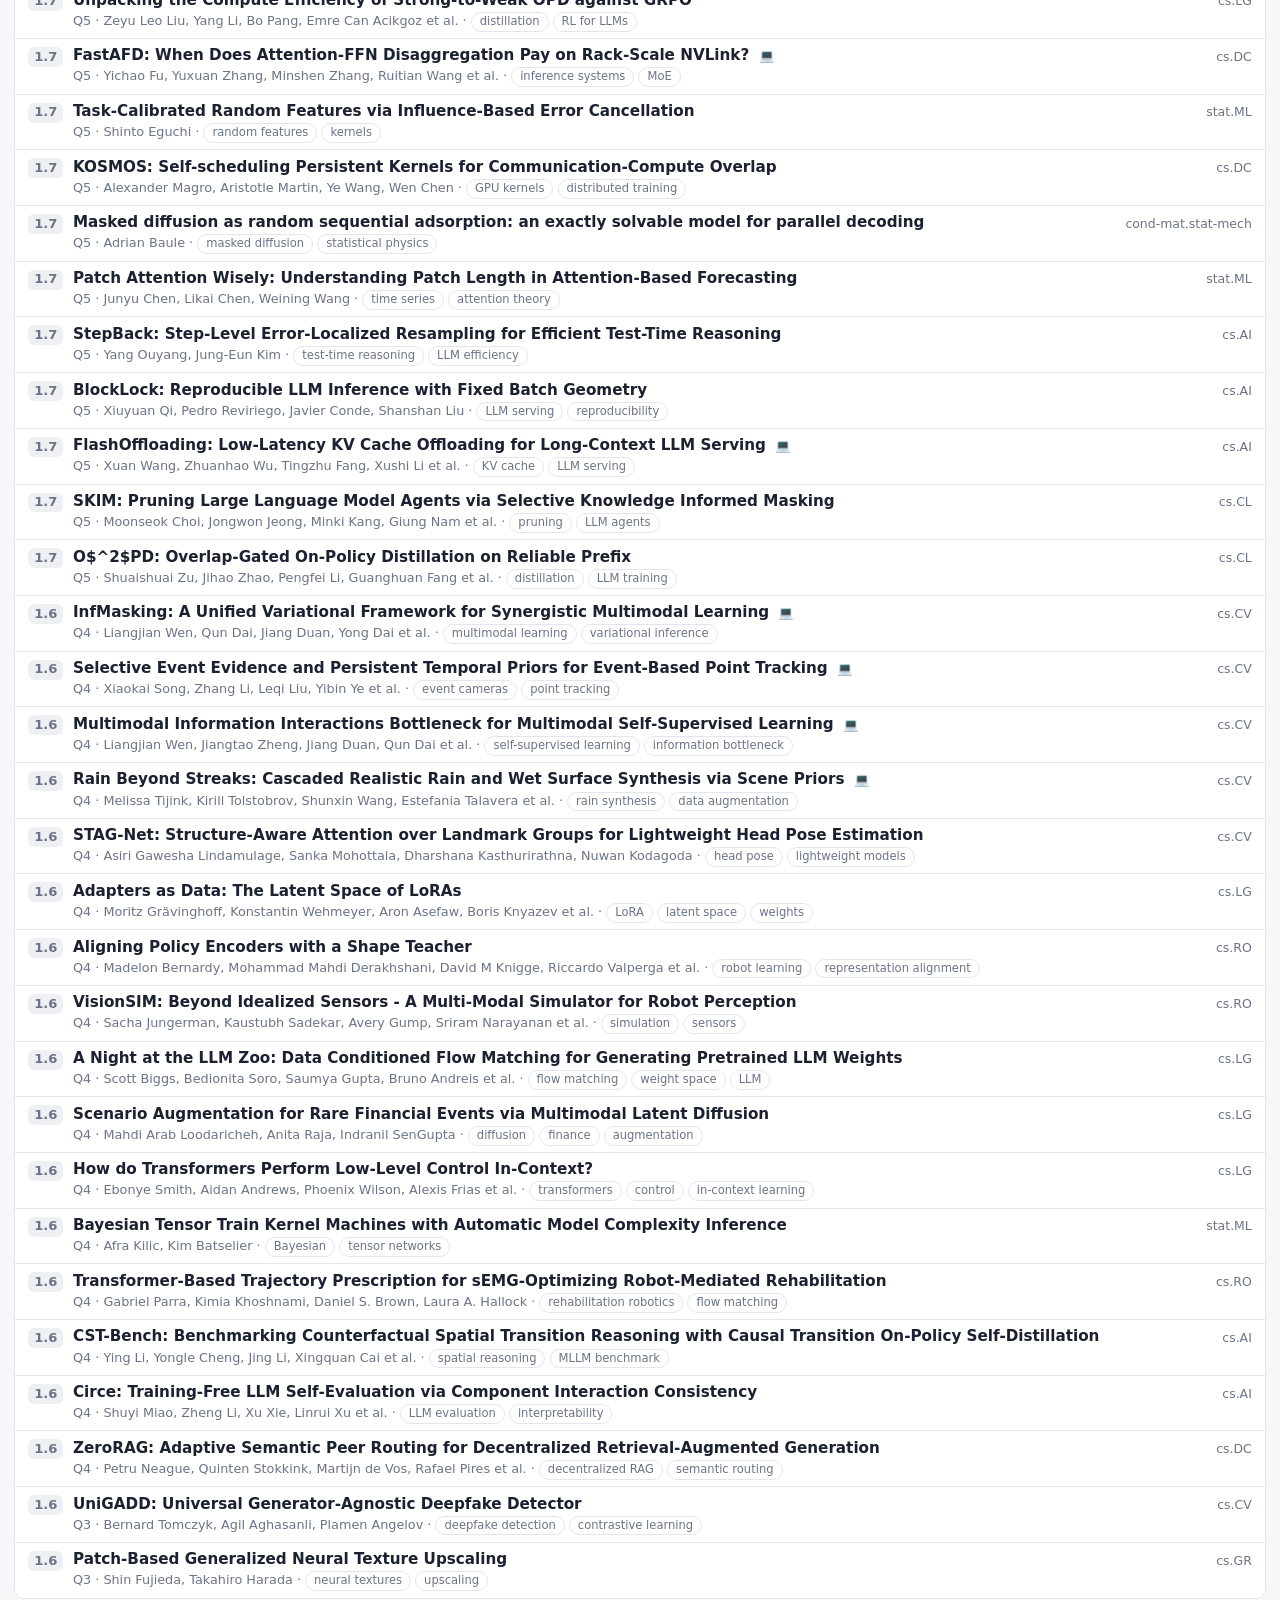
==== commit da151484: "publish site" ====
--- a/index.html
+++ b/index.html
@@ -5,6 +5,8 @@
 <meta name="viewport" content="width=device-width, initial-scale=1">
 <title>arXiv digest</title>
 <link rel="icon" type="image/svg+xml" href="favicon.svg">
+<link rel="icon" type="image/png" sizes="180x180" href="favicon.png">
+<link rel="apple-touch-icon" href="favicon.png">
 <link rel="stylesheet" href="style.css">
 </head>
 <body>
@@ -14,6 +16,7 @@
     <input id="q" type="search" placeholder="Search…  au:kanazawa  tag:&quot;world models&quot;  score>=7  -nerf   ( / )" autocomplete="off" spellcheck="false" aria-label="Search">
     <button id="help" class="btn" title="Search syntax and shortcuts">?</button>
     <button id="about" class="btn" title="About this digest  ( i )" aria-label="About this digest" hidden>i</button>
+    <button id="acct" class="btn" hidden>Log in</button>
   </div>
   <div class="tools">
     <div class="daynav" role="group" aria-label="Day"><button id="dprev" title="Older day  ( [ )" aria-label="Older day">‹</button><button id="day" value="" aria-haspopup="dialog" aria-expanded="false" title="Pick a day"></button><button id="dnext" title="Newer day  ( ] )" aria-label="Newer day">›</button></div>
@@ -21,8 +24,8 @@
     <select id="sort" aria-label="Sort"><option value="score">best first</option><option value="new">newest first</option><option value="old">oldest first</option></select>
     <label class="chk"><input type="checkbox" id="w"> ⭐ watched</label>
     <label class="chk"><input type="checkbox" id="c"> code</label>
+    <label class="chk" title="Liked papers only"><input type="checkbox" id="l"> ♥ liked</label>
     <label class="chk" title="Bookmarked papers only"><input type="checkbox" id="s"> 🔖 saved</label>
-    <label class="chk" title="Also search TL;DRs and abstracts (loads day files)"><input type="checkbox" id="a"> abstracts</label>
     <span class="grow"></span>
     <div class="seg" id="dens" role="group" aria-label="Density"><button data-v="dense" title="One line per paper">Dense</button><button data-v="compact" title="Two lines, click to expand">Compact</button><button data-v="full" title="Everything expanded">Full</button></div>
   </div>
@@ -62,6 +65,21 @@
   <textarea id="bibtext" readonly spellcheck="false"></textarea>
   <form method="dialog"><button class="btn">Close</button></form>
 </dialog>
+<dialog id="loginbox">
+  <form id="loginform">
+    <h2 id="lhead">Log in</h2>
+    <p>Logged out, ratings, likes and bookmarks are shared by the whole lab. Log in to keep your own, and to rank papers <i>for you ♥</i> by them.</p>
+    <label>ID <input id="lname" autocomplete="username" maxlength="32" required spellcheck="false" autocapitalize="off" placeholder="e.g. your name"></label>
+    <p class="err" id="lerr" role="alert"></p>
+    <div class="row"><button class="btn">Log in</button><button class="btn" type="button" data-how="cancel" id="lcancel">Cancel</button></div>
+    <p class="qn">A new ID starts an account; type the same ID on any device to get your picks back. There's no password, so anyone who types your ID sees and changes your picks.</p>
+  </form>
+  <div id="loggedin" hidden>
+    <h2>Logged in as <span id="lwho"></span></h2>
+    <p>Your ratings, likes and bookmarks are your own, and <i>for you ♥</i> ranks papers by them. Log out to see the lab's shared picks again.</p>
+    <div class="row"><button class="btn" id="logout">Log out</button><button class="btn" type="button" data-how="cancel">Close</button></div>
+  </div>
+</dialog>
 
 <script src="app.js"></script>
 </body>
--- a/style.css
+++ b/style.css
@@ -1,5 +1,5 @@
-:root{--ctl:1.9rem;--bg:#f6f7f9;--surface:#fff;--fg:#1b2130;--mute:#6b7487;--line:#e3e6ec;--acc:#3b5bdb;--accbg:#edf1ff;--hi:#12805c;--hibg:#e3f6ee;--mid:#3b5bdb;--midbg:#edf1ff;--lo:#6b7487;--lobg:#eef0f4;--star:#b7791f;--starbg:#fff4de;--hl:#fff3a3;--row:#fff;--hover:#f1f4ff}
-@media (prefers-color-scheme:dark){:root{--bg:#0f121a;--surface:#171b26;--fg:#e8ebf2;--mute:#9099ad;--line:#2a3040;--acc:#8ea8ff;--accbg:#222a45;--hi:#4cc994;--hibg:#16342a;--mid:#8ea8ff;--midbg:#222a45;--lo:#9099ad;--lobg:#232838;--star:#f0b95a;--starbg:#3a2f18;--hl:#5a4d10;--row:#171b26;--hover:#1e2433}}
+:root{--ctl:1.9rem;--bg:#f6f7f9;--surface:#fff;--fg:#1b2130;--mute:#6b7487;--line:#e3e6ec;--acc:#3b5bdb;--accbg:#edf1ff;--hi:#12805c;--hibg:#e3f6ee;--mid:#3b5bdb;--midbg:#edf1ff;--lo:#6b7487;--lobg:#eef0f4;--star:#b7791f;--starbg:#fff4de;--hl:#fff3a3;--row:#fff;--hover:#f1f4ff;--err:#c0392b}
+@media (prefers-color-scheme:dark){:root{--bg:#0f121a;--surface:#171b26;--fg:#e8ebf2;--mute:#9099ad;--line:#2a3040;--acc:#8ea8ff;--accbg:#222a45;--hi:#4cc994;--hibg:#16342a;--mid:#8ea8ff;--midbg:#222a45;--lo:#9099ad;--lobg:#232838;--star:#f0b95a;--starbg:#3a2f18;--hl:#5a4d10;--row:#171b26;--hover:#1e2433;--err:#ff8a80}}
 *{box-sizing:border-box}
 html{color-scheme:light dark}
 body{margin:0;background:var(--bg);color:var(--fg);font:14px/1.4 system-ui,-apple-system,"Segoe UI",sans-serif;-webkit-font-smoothing:antialiased}
@@ -103,6 +103,13 @@
 #bibbox{width:min(46rem,calc(100vw - 2rem));max-width:none;box-sizing:border-box}
 #bibtext{display:block;width:100%;box-sizing:border-box;margin:.5rem 0 .8rem;font:.8rem/1.45 ui-monospace,SFMono-Regular,Menlo,monospace;color:var(--fg);background:var(--bg);border:1px solid var(--line);border-radius:7px;padding:.5rem .6rem;resize:vertical;white-space:pre;overflow:auto}
 dialog::backdrop{background:rgba(0,0,0,.4)}
+#acct{max-width:9rem;overflow:hidden;text-overflow:ellipsis;white-space:nowrap}
+#acct.on{background:var(--accbg);border-color:var(--acc);color:var(--acc)}
+#loginbox{width:min(26rem,calc(100vw - 2rem));max-width:none;box-sizing:border-box;font-size:.88rem;line-height:1.5}
+#loginbox label{display:block;margin:.5rem 0}
+#loginbox input{display:block;width:100%;box-sizing:border-box;font:inherit;padding:.35rem .5rem;margin-top:.2rem;border:1px solid var(--line);border-radius:7px;background:var(--bg);color:var(--fg)}
+#loginbox .row{display:flex;gap:.5rem;flex-wrap:wrap;margin:.6rem 0}
+#loginbox .err{color:var(--err);min-height:1.2em;margin:.2rem 0}
 #about{font-style:italic;font-family:Georgia,serif;font-weight:700;width:1.9rem;padding:.25rem 0}
 #aboutbox{width:min(40rem,calc(100vw - 2rem));max-width:none;box-sizing:border-box;font-size:.88rem;line-height:1.5}
 #aboutbox h2{margin-top:.8rem}#aboutbox ol{padding-left:1.3rem;margin:.3rem 0}#aboutbox li{margin:.25rem 0}
